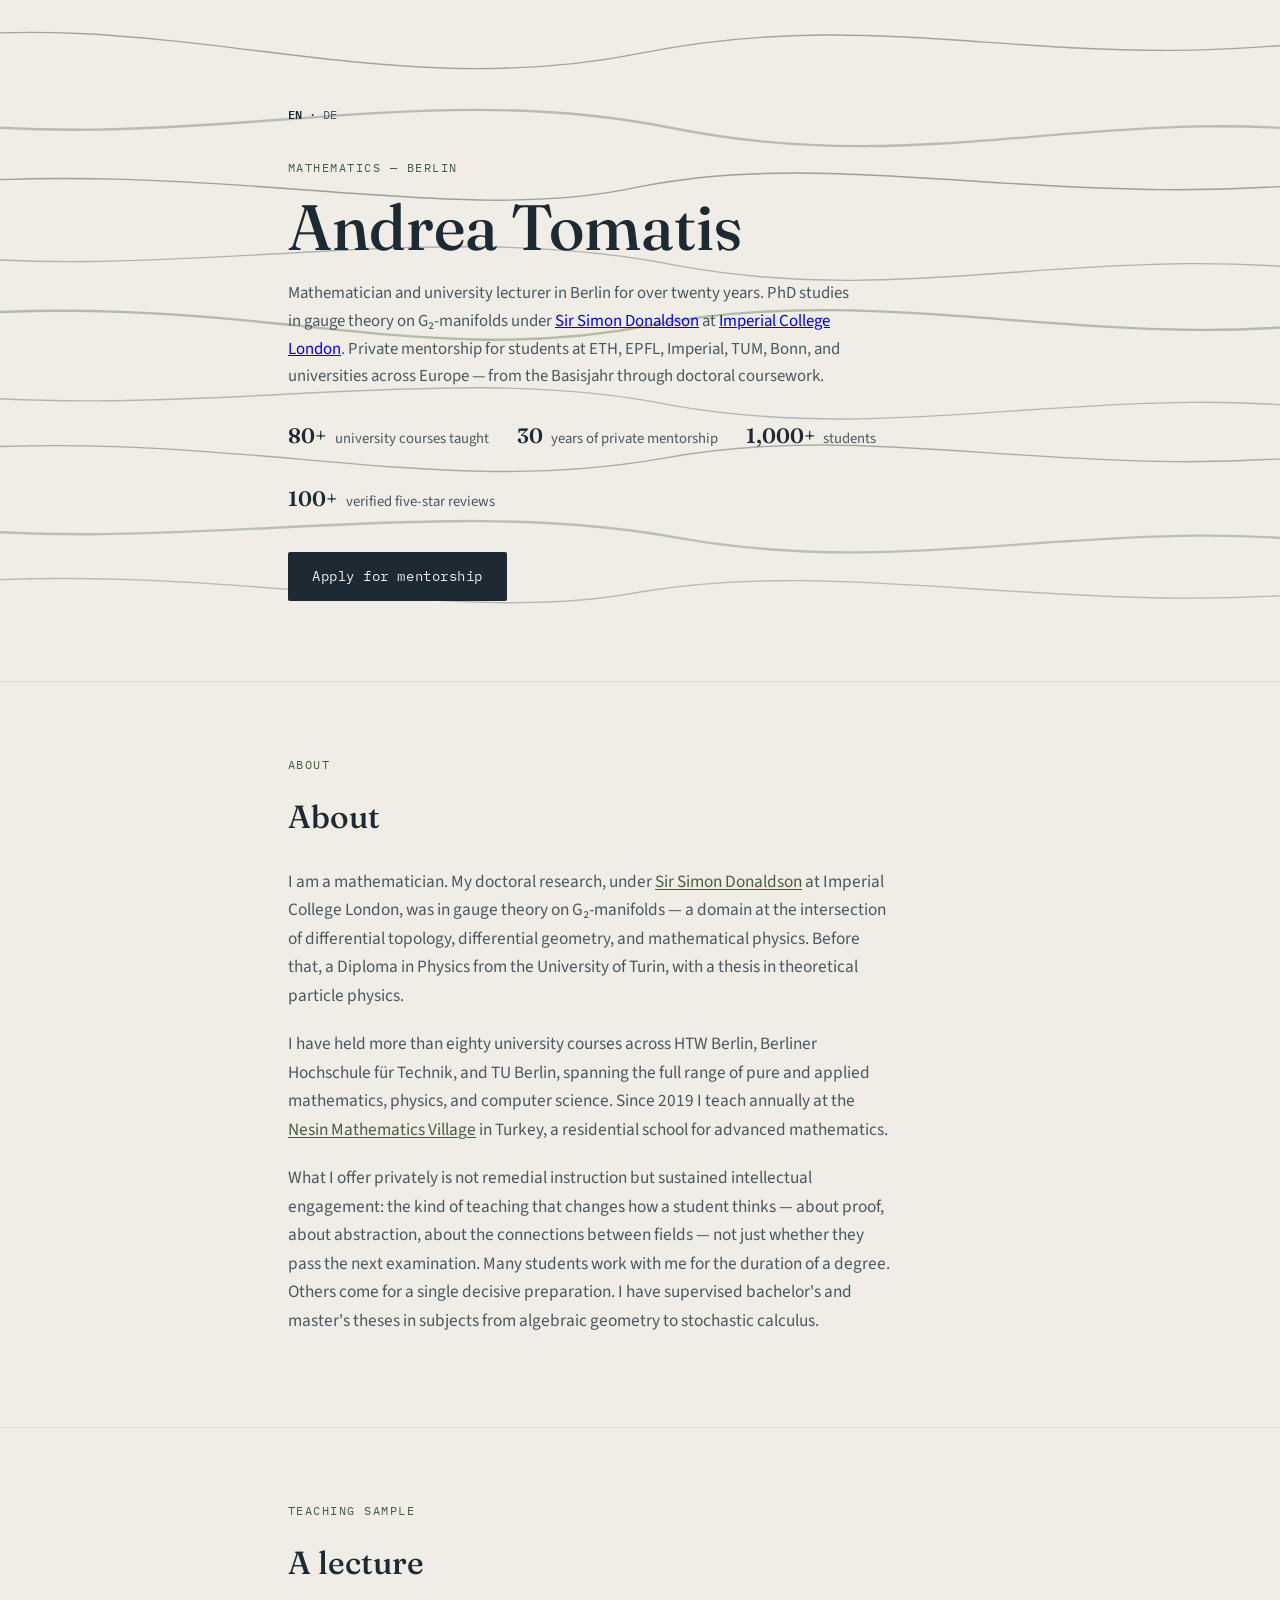
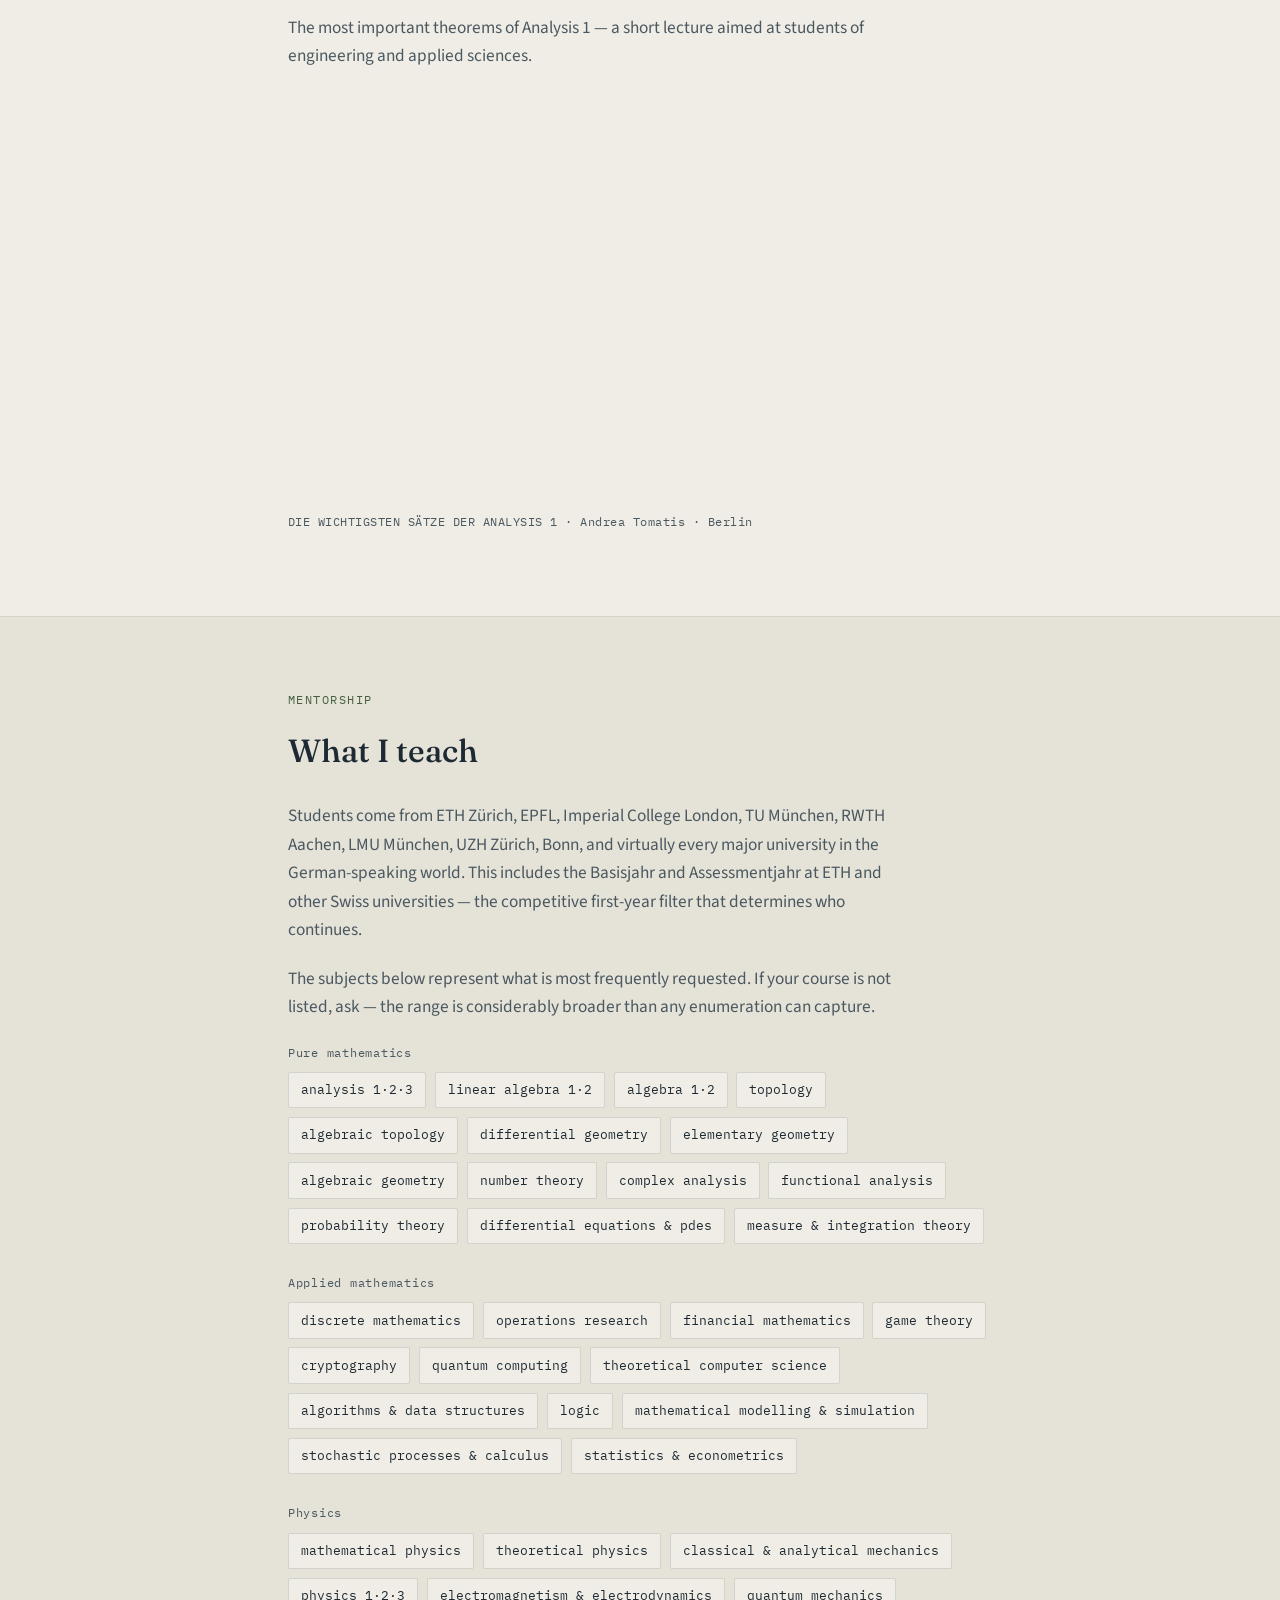
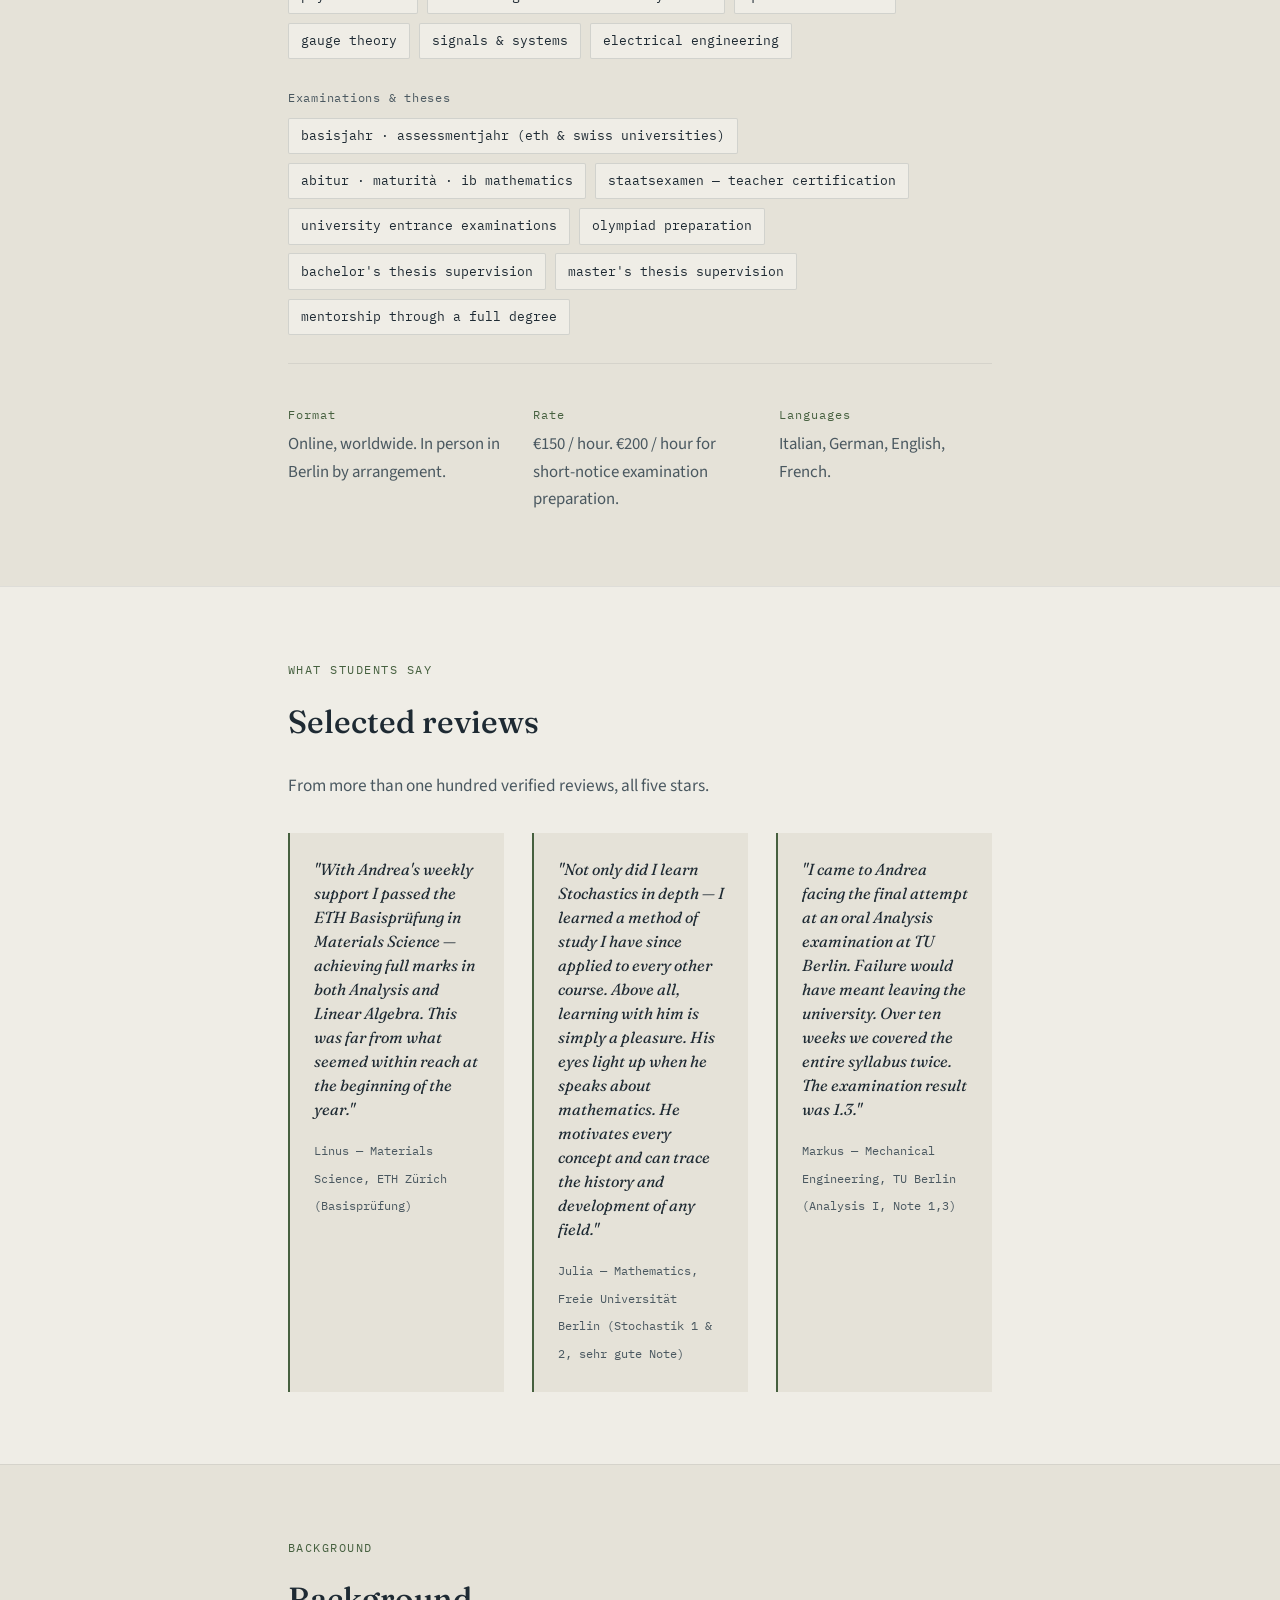
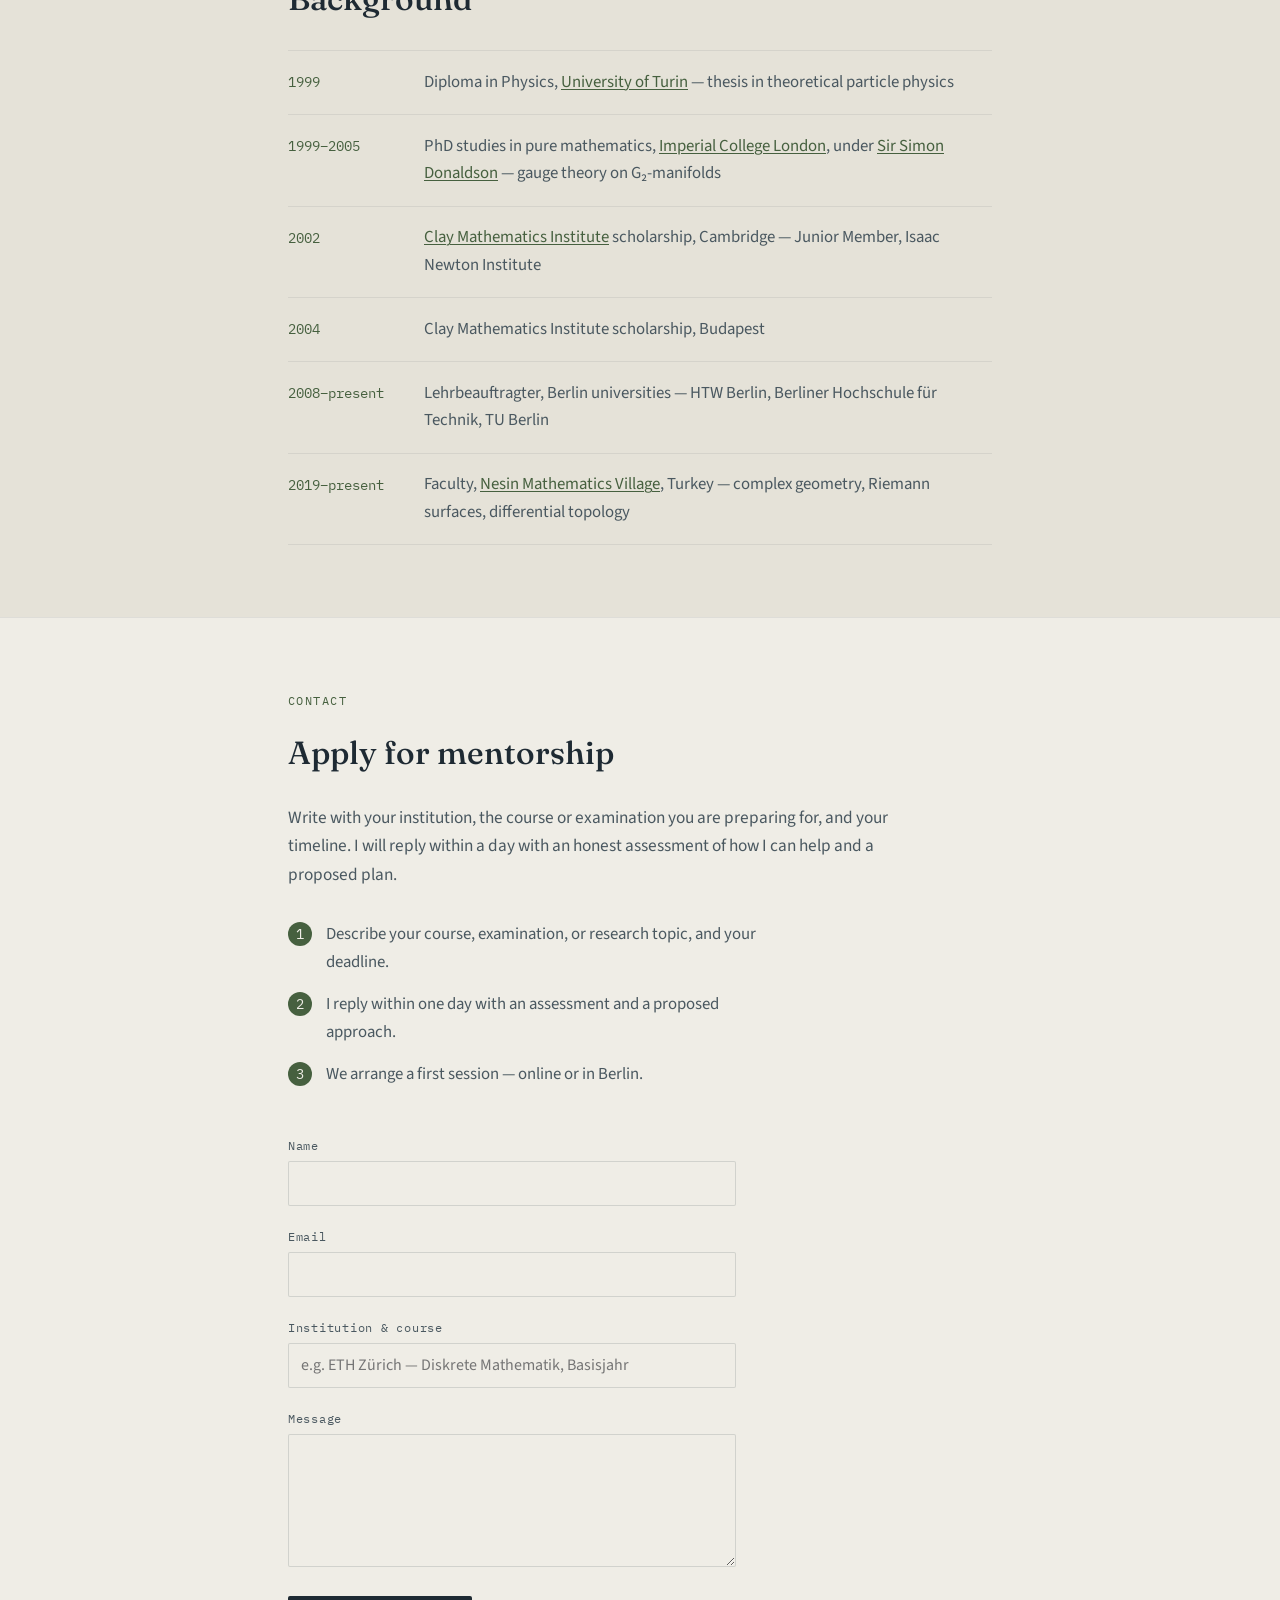
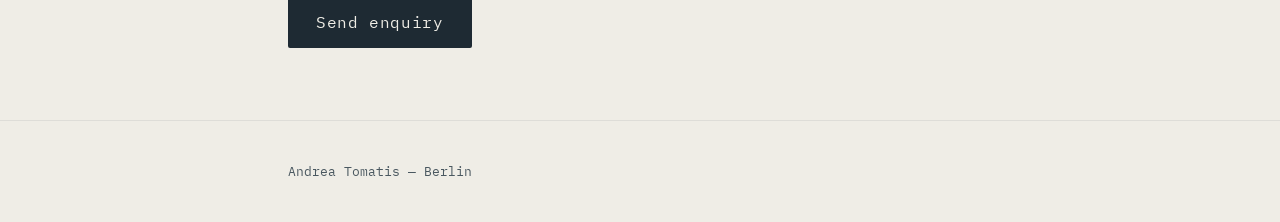
==== index.html @ 920f3723 "Add files via upload" ====
<!DOCTYPE html>
<html lang="en">
<head>
<meta charset="UTF-8">
<meta name="viewport" content="width=device-width, initial-scale=1.0">
<title>Andrea Tomatis — Mathematics Mentorship, Berlin</title>
<meta name="description" content="Andrea Tomatis — mathematician and university lecturer in Berlin. PhD studies under Sir Simon Donaldson, Imperial College London. Private mentorship in mathematics and physics: Basisjahr and Assessmentjahr at ETH and Swiss universities, university-level pure and applied mathematics, thesis supervision. Students from ETH, EPFL, TUM, Imperial, Bonn and beyond.">
<link rel="canonical" href="https://andreatomatis.github.io/">
<link rel="alternate" hreflang="en" href="https://andreatomatis.github.io/">
<link rel="alternate" hreflang="de" href="https://andreatomatis.github.io/de.html">
<link rel="alternate" hreflang="x-default" href="https://andreatomatis.github.io/">
<meta property="og:type" content="profile">
<meta property="og:title" content="Andrea Tomatis — Mathematics Mentorship, Berlin">
<meta property="og:description" content="Mathematician and university lecturer in Berlin. PhD studies under Sir Simon Donaldson. Private mentorship: Basisjahr/Assessmentjahr, pure and applied mathematics, physics, thesis supervision.">
<meta property="og:url" content="https://andreatomatis.github.io/">
<meta property="og:locale" content="en_US">
<meta property="og:locale:alternate" content="de_DE">
<meta name="twitter:card" content="summary">
<meta name="twitter:title" content="Andrea Tomatis — Mathematics Mentorship, Berlin">
<meta name="twitter:description" content="Mathematician and university lecturer in Berlin. PhD studies under Sir Simon Donaldson. Private mentorship in mathematics and physics.">
<link rel="preconnect" href="https://fonts.googleapis.com">
<link rel="preconnect" href="https://fonts.gstatic.com" crossorigin>
<link href="https://fonts.googleapis.com/css2?family=Fraunces:opsz,wght@9..144,300;9..144,400;9..144,500;9..144,600&family=Source+Sans+3:ital,wght@0,400;0,500;0,600;1,400&family=IBM+Plex+Mono:wght@400;500&display=swap" rel="stylesheet">
<link rel="stylesheet" href="style.css">
<script type="application/ld+json">
{
  "@context": "https://schema.org",
  "@type": "Person",
  "name": "Andrea Tomatis",
  "jobTitle": ["University Lecturer", "Mathematics Mentor"],
  "description": "Mathematician and university lecturer in Berlin. PhD studies in gauge theory on G2-manifolds under Sir Simon Donaldson, Imperial College London. Thirty years of private mentorship in mathematics and physics.",
  "url": "https://andreatomatis.github.io/",
  "address": {
    "@type": "PostalAddress",
    "addressLocality": "Berlin",
    "addressCountry": "DE"
  },
  "alumniOf": [
    { "@type": "CollegeOrUniversity", "name": "Imperial College London" },
    { "@type": "CollegeOrUniversity", "name": "University of Turin" }
  ],
  "knowsLanguage": ["Italian", "German", "English", "French"]
}
</script>
</head>
<body>

<svg class="contour-bg" viewBox="0 0 1200 700" preserveAspectRatio="xMidYMid slice" aria-hidden="true">
  <path class="contour c1" d="M-100,90 C150,50 350,150 600,100 C850,50 1000,130 1300,80" />
  <path class="contour c2 idx" d="M-100,160 C180,200 380,120 630,170 C880,220 1040,140 1300,180" />
  <path class="contour c3" d="M-100,225 C200,195 420,265 600,225 C800,185 1010,255 1300,215" />
  <path class="contour c4" d="M-100,285 C160,320 400,250 640,300 C870,340 1030,270 1300,310" />
  <path class="contour c5 idx" d="M-100,350 C220,315 380,400 610,355 C840,310 1050,390 1300,345" />
  <path class="contour c6" d="M-100,415 C170,450 410,385 630,430 C860,470 1040,400 1300,440" />
  <path class="contour c7" d="M-100,475 C210,445 390,520 620,480 C830,440 1020,510 1300,470" />
  <path class="contour c8 idx" d="M-100,540 C160,575 400,510 640,555 C870,595 1050,525 1300,565" />
  <path class="contour c9" d="M-100,600 C200,570 420,640 600,605 C810,570 1010,635 1300,600" />
</svg>

<header class="hero">
  <div class="wrap">
    <p class="lang-switch"><a class="active" href="index.html">EN</a> · <a href="de.html">DE</a></p>
    <p class="eyebrow">MATHEMATICS — BERLIN</p>
    <h1>Andrea Tomatis</h1>
    <p class="hero-sub">Mathematician and university lecturer in Berlin for over twenty years. PhD studies in gauge theory on G₂-manifolds under <a href="https://en.wikipedia.org/wiki/Simon_Donaldson">Sir Simon Donaldson</a> at <a href="https://en.wikipedia.org/wiki/Imperial_College_London">Imperial College London</a>. Private mentorship for students at ETH, EPFL, Imperial, TUM, Bonn, and universities across Europe — from the Basisjahr through doctoral coursework.</p>
    <ul class="stat-row">
      <li><span class="stat-num">80+</span> university courses taught</li>
      <li><span class="stat-num">30</span> years of private mentorship</li>
      <li><span class="stat-num">1,000+</span> students</li>
      <li><span class="stat-num">100+</span> verified five-star reviews</li>
    </ul>
    <a class="cta" href="#contact">Apply for mentorship</a>
  </div>
</header>

<main>

  <section id="about" class="section">
    <div class="wrap">
      <p class="eyebrow">ABOUT</p>
      <h2>About</h2>
      <p class="lede">I am a mathematician. My doctoral research, under <a href="https://en.wikipedia.org/wiki/Simon_Donaldson">Sir Simon Donaldson</a> at Imperial College London, was in gauge theory on G₂-manifolds — a domain at the intersection of differential topology, differential geometry, and mathematical physics. Before that, a Diploma in Physics from the University of Turin, with a thesis in theoretical particle physics.</p>
      <p class="lede">I have held more than eighty university courses across HTW Berlin, Berliner Hochschule für Technik, and TU Berlin, spanning the full range of pure and applied mathematics, physics, and computer science. Since 2019 I teach annually at the <a href="https://www.nesinkoyleri.org/en/">Nesin Mathematics Village</a> in Turkey, a residential school for advanced mathematics.</p>
      <p class="lede">What I offer privately is not remedial instruction but sustained intellectual engagement: the kind of teaching that changes how a student thinks — about proof, about abstraction, about the connections between fields — not just whether they pass the next examination. Many students work with me for the duration of a degree. Others come for a single decisive preparation. I have supervised bachelor's and master's theses in subjects from algebraic geometry to stochastic calculus.</p>
    </div>
  </section>

  <section id="video" class="section">
    <div class="wrap">
      <p class="eyebrow">TEACHING SAMPLE</p>
      <h2>A lecture</h2>
      <p class="lede">The most important theorems of Analysis 1 — a short lecture aimed at students of engineering and applied sciences.</p>
      <div class="video-wrap">
        <iframe
          src="https://www.youtube.com/embed/WRdtG8HxaZo"
          title="Die wichtigsten Sätze der Analysis 1 — Andrea Tomatis"
          allow="accelerometer; autoplay; clipboard-write; encrypted-media; gyroscope; picture-in-picture"
          allowfullscreen
          loading="lazy">
        </iframe>
      </div>
      <p class="video-caption">DIE WICHTIGSTEN SÄTZE DER ANALYSIS 1 · Andrea Tomatis · Berlin</p>
    </div>
  </section>

  <section id="teaching" class="section alt">
    <div class="wrap">
      <p class="eyebrow">MENTORSHIP</p>
      <h2>What I teach</h2>

      <p class="lede">Students come from ETH Zürich, EPFL, Imperial College London, TU München, RWTH Aachen, LMU München, UZH Zürich, Bonn, and virtually every major university in the German-speaking world. This includes the Basisjahr and Assessmentjahr at ETH and other Swiss universities — the competitive first-year filter that determines who continues.</p>

      <p class="lede">The subjects below represent what is most frequently requested. If your course is not listed, ask — the range is considerably broader than any enumeration can capture.</p>

      <div class="subject-group">
        <p class="group-label">Pure mathematics</p>
        <ul class="subject-grid">
          <li><span class="tag">analysis 1·2·3</span></li>
          <li><span class="tag">linear algebra 1·2</span></li>
          <li><span class="tag">algebra 1·2</span></li>
          <li><span class="tag">topology</span></li>
          <li><span class="tag">algebraic topology</span></li>
          <li><span class="tag">differential geometry</span></li>
          <li><span class="tag">elementary geometry</span></li>
          <li><span class="tag">algebraic geometry</span></li>
          <li><span class="tag">number theory</span></li>
          <li><span class="tag">complex analysis</span></li>
          <li><span class="tag">functional analysis</span></li>
          <li><span class="tag">probability theory</span></li>
          <li><span class="tag">differential equations & pdes</span></li>
          <li><span class="tag">measure & integration theory</span></li>
        </ul>
      </div>

      <div class="subject-group">
        <p class="group-label">Applied mathematics</p>
        <ul class="subject-grid">
          <li><span class="tag">discrete mathematics</span></li>
          <li><span class="tag">operations research</span></li>
          <li><span class="tag">financial mathematics</span></li>
          <li><span class="tag">game theory</span></li>
          <li><span class="tag">cryptography</span></li>
          <li><span class="tag">quantum computing</span></li>
          <li><span class="tag">theoretical computer science</span></li>
          <li><span class="tag">algorithms & data structures</span></li>
          <li><span class="tag">logic</span></li>
          <li><span class="tag">mathematical modelling & simulation</span></li>
          <li><span class="tag">stochastic processes & calculus</span></li>
          <li><span class="tag">statistics & econometrics</span></li>
        </ul>
      </div>

      <div class="subject-group">
        <p class="group-label">Physics</p>
        <ul class="subject-grid">
          <li><span class="tag">mathematical physics</span></li>
          <li><span class="tag">theoretical physics</span></li>
          <li><span class="tag">classical & analytical mechanics</span></li>
          <li><span class="tag">physics 1·2·3</span></li>
          <li><span class="tag">electromagnetism & electrodynamics</span></li>
          <li><span class="tag">quantum mechanics</span></li>
          <li><span class="tag">gauge theory</span></li>
          <li><span class="tag">signals & systems</span></li>
          <li><span class="tag">electrical engineering</span></li>
        </ul>
      </div>

      <div class="subject-group">
        <p class="group-label">Examinations & theses</p>
        <ul class="subject-grid">
          <li><span class="tag">basisjahr · assessmentjahr (eth & swiss universities)</span></li>
          <li><span class="tag">abitur · maturità · ib mathematics</span></li>
          <li><span class="tag">staatsexamen — teacher certification</span></li>
          <li><span class="tag">university entrance examinations</span></li>
          <li><span class="tag">olympiad preparation</span></li>
          <li><span class="tag">bachelor's thesis supervision</span></li>
          <li><span class="tag">master's thesis supervision</span></li>
          <li><span class="tag">mentorship through a full degree</span></li>
        </ul>
      </div>

      <div class="teaching-details">
        <div class="detail">
          <p class="detail-label">Format</p>
          <p>Online, worldwide. In person in Berlin by arrangement.</p>
        </div>
        <div class="detail">
          <p class="detail-label">Rate</p>
          <p>€150 / hour. €200 / hour for short-notice examination preparation.</p>
        </div>
        <div class="detail">
          <p class="detail-label">Languages</p>
          <p>Italian, German, English, French.</p>
        </div>
      </div>
    </div>
  </section>

  <section id="testimonials" class="section">
    <div class="wrap">
      <p class="eyebrow">WHAT STUDENTS SAY</p>
      <h2>Selected reviews</h2>
      <p class="lede">From more than one hundred verified reviews, all five stars.</p>

      <div class="testimonial-grid">
        <blockquote class="testimonial">
          <p>"With Andrea's weekly support I passed the ETH Basisprüfung in Materials Science — achieving full marks in both Analysis and Linear Algebra. This was far from what seemed within reach at the beginning of the year."</p>
          <cite>Linus — Materials Science, ETH Zürich (Basisprüfung)</cite>
        </blockquote>
        <blockquote class="testimonial">
          <p>"Not only did I learn Stochastics in depth — I learned a method of study I have since applied to every other course. Above all, learning with him is simply a pleasure. His eyes light up when he speaks about mathematics. He motivates every concept and can trace the history and development of any field."</p>
          <cite>Julia — Mathematics, Freie Universität Berlin (Stochastik 1 &amp; 2, sehr gute Note)</cite>
        </blockquote>
        <blockquote class="testimonial">
          <p>"I came to Andrea facing the final attempt at an oral Analysis examination at TU Berlin. Failure would have meant leaving the university. Over ten weeks we covered the entire syllabus twice. The examination result was 1.3."</p>
          <cite>Markus — Mechanical Engineering, TU Berlin (Analysis I, Note 1,3)</cite>
        </blockquote>
      </div>
    </div>
  </section>

  <section id="background" class="section alt">
    <div class="wrap">
      <p class="eyebrow">BACKGROUND</p>
      <h2>Background</h2>
      <ol class="timeline">
        <li>
          <span class="year">1999</span>
          <span class="event">Diploma in Physics, <a href="https://en.wikipedia.org/wiki/University_of_Turin">University of Turin</a> — thesis in theoretical particle physics</span>
        </li>
        <li>
          <span class="year">1999–2005</span>
          <span class="event">PhD studies in pure mathematics, <a href="https://en.wikipedia.org/wiki/Imperial_College_London">Imperial College London</a>, under <a href="https://en.wikipedia.org/wiki/Simon_Donaldson">Sir Simon Donaldson</a> — gauge theory on G₂-manifolds</span>
        </li>
        <li>
          <span class="year">2002</span>
          <span class="event"><a href="https://en.wikipedia.org/wiki/Clay_Mathematics_Institute">Clay Mathematics Institute</a> scholarship, Cambridge — Junior Member, Isaac Newton Institute</span>
        </li>
        <li>
          <span class="year">2004</span>
          <span class="event">Clay Mathematics Institute scholarship, Budapest</span>
        </li>
        <li>
          <span class="year">2008–present</span>
          <span class="event">Lehrbeauftragter, Berlin universities — HTW Berlin, Berliner Hochschule für Technik, TU Berlin</span>
        </li>
        <li>
          <span class="year">2019–present</span>
          <span class="event">Faculty, <a href="https://www.nesinkoyleri.org/en/">Nesin Mathematics Village</a>, Turkey — complex geometry, Riemann surfaces, differential topology</span>
        </li>
      </ol>
    </div>
  </section>

  <section id="contact" class="section">
    <div class="wrap">
      <p class="eyebrow">CONTACT</p>
      <h2>Apply for mentorship</h2>
      <p class="lede">Write with your institution, the course or examination you are preparing for, and your timeline. I will reply within a day with an honest assessment of how I can help and a proposed plan.</p>

      <ol class="how-it-works">
        <li><span class="step-num">1</span> Describe your course, examination, or research topic, and your deadline.</li>
        <li><span class="step-num">2</span> I reply within one day with an assessment and a proposed approach.</li>
        <li><span class="step-num">3</span> We arrange a first session — online or in Berlin.</li>
      </ol>

      <form class="contact-form" action="https://formsubmit.co/andrea.tomatis@gmail.com" method="POST">
        <input type="hidden" name="_subject" value="Mentorship enquiry">
        <input type="hidden" name="_template" value="table">
        <input type="hidden" name="_captcha" value="false">
        <input type="text" name="_honey" style="display:none">

        <label for="name">Name</label>
        <input type="text" id="name" name="Name" required>

        <label for="email">Email</label>
        <input type="email" id="email" name="Email" required>

        <label for="subject">Institution &amp; course</label>
        <input type="text" id="subject" name="Institution and course" placeholder="e.g. ETH Zürich — Diskrete Mathematik, Basisjahr">

        <label for="message">Message</label>
        <textarea id="message" name="Message" rows="5" required></textarea>

        <button type="submit" class="cta cta-large">Send enquiry</button>
      </form>
    </div>
  </section>

</main>

<footer class="footer">
  <div class="wrap">
    <p>Andrea Tomatis — Berlin</p>
  </div>
</footer>

</body>
</html>
---- style.css ----
:root {
  --bg: #EFEDE6;
  --bg-alt: #E5E2D8;
  --ink: #1E2A33;
  --ink-soft: #4A5860;
  --accent: #5B7A5E;
  --accent-deep: #46603F;
  --line: rgba(30, 42, 51, 0.14);
  --line-soft: rgba(30, 42, 51, 0.08);

  --font-display: "Fraunces", serif;
  --font-body: "Source Sans 3", sans-serif;
  --font-mono: "IBM Plex Mono", monospace;
}

* {
  box-sizing: border-box;
}

html {
  scroll-behavior: smooth;
}

@media (prefers-reduced-motion: reduce) {
  html {
    scroll-behavior: auto;
  }
}

body {
  margin: 0;
  background: var(--bg);
  color: var(--ink);
  font-family: var(--font-body);
  font-size: 1.05rem;
  line-height: 1.65;
  -webkit-font-smoothing: antialiased;
}

.wrap {
  max-width: 760px;
  margin: 0 auto;
  padding: 0 1.75rem;
}

/* ---- Contour background signature ---- */

.contour-bg {
  position: absolute;
  top: 0;
  left: 0;
  width: 100%;
  height: 640px;
  z-index: 0;
  pointer-events: none;
}

.contour {
  fill: none;
  stroke: var(--ink);
  stroke-width: 1.3;
}

.contour.idx {
  stroke-width: 2.2;
  stroke: var(--accent-deep);
}

.c1 { opacity: 0.38; animation: drift 46s linear infinite; }
.c2 { opacity: 0.34; animation: drift 60s linear infinite reverse; }
.c3 { opacity: 0.40; animation: drift 38s linear infinite; }
.c4 { opacity: 0.30; animation: drift 54s linear infinite reverse; }
.c5 { opacity: 0.36; animation: drift 42s linear infinite; }
.c6 { opacity: 0.28; animation: drift 50s linear infinite reverse; }
.c7 { opacity: 0.34; animation: drift 36s linear infinite; }
.c8 { opacity: 0.32; animation: drift 58s linear infinite reverse; }
.c9 { opacity: 0.26; animation: drift 44s linear infinite; }

@keyframes drift {
  from { transform: translateX(0); }
  to   { transform: translateX(-120px); }
}

@media (prefers-reduced-motion: reduce) {
  .contour { animation: none !important; }
}

/* ---- Hero ---- */

.hero {
  position: relative;
  padding: 6.5rem 0 5rem;
  overflow: hidden;
}

.eyebrow {
  font-family: var(--font-mono);
  font-size: 0.78rem;
  letter-spacing: 0.12em;
  color: var(--accent-deep);
  margin: 0 0 1rem;
  position: relative;
  z-index: 1;
}

.hero h1 {
  font-family: var(--font-display);
  font-weight: 500;
  font-size: clamp(2.6rem, 6vw, 4rem);
  margin: 0 0 1.25rem;
  line-height: 1.05;
  position: relative;
  z-index: 1;
}

.hook {
  font-family: var(--font-display);
  font-weight: 500;
  font-size: clamp(1.25rem, 2.6vw, 1.5rem);
  color: var(--ink);
  max-width: 34rem;
  margin: 0 0 1.5rem;
  line-height: 1.4;
  position: relative;
  z-index: 1;
}

.hero-sub {
  font-size: 1.05rem;
  color: var(--ink-soft);
  max-width: 36rem;
  margin: 0 0 1.75rem;
  position: relative;
  z-index: 1;
}

.stat-row {
  list-style: none;
  display: flex;
  flex-wrap: wrap;
  gap: 1.75rem;
  padding: 0;
  margin: 0 0 2.25rem;
  position: relative;
  z-index: 1;
  font-size: 0.92rem;
  color: var(--ink-soft);
}

.stat-num {
  font-family: var(--font-display);
  font-weight: 600;
  font-size: 1.3rem;
  color: var(--ink);
  margin-right: 0.3rem;
}

.cta {
  display: inline-block;
  font-family: var(--font-mono);
  font-size: 0.85rem;
  letter-spacing: 0.04em;
  text-decoration: none;
  color: var(--bg);
  background: var(--ink);
  padding: 0.85rem 1.5rem;
  border-radius: 2px;
  position: relative;
  z-index: 1;
  transition: background 0.2s ease;
}

.cta:hover,
.cta:focus-visible {
  background: var(--accent-deep);
}

.cta:focus-visible {
  outline: 2px solid var(--accent);
  outline-offset: 3px;
}

.cta-large {
  font-size: 1rem;
  padding: 1rem 1.75rem;
}

/* ---- Sections ---- */

.section {
  padding: 4.5rem 0;
  border-top: 1px solid var(--line-soft);
}

.section.alt {
  background: var(--bg-alt);
}

.section h2 {
  font-family: var(--font-display);
  font-weight: 500;
  font-size: 2rem;
  margin: 0 0 1.5rem;
}

.lede {
  font-size: 1.08rem;
  color: var(--ink-soft);
  max-width: 38rem;
  margin: 0 0 1.25rem;
}

.lede.beyond {
  font-size: 0.95rem;
  font-style: italic;
  margin-top: -0.5rem;
}

/* ---- Subject grid ---- */

.subject-grid {
  list-style: none;
  display: flex;
  flex-wrap: wrap;
  gap: 0.6rem;
  padding: 0;
  margin: 0 0 2.5rem;
}

.tag {
  font-family: var(--font-mono);
  font-size: 0.85rem;
  color: var(--ink);
  background: var(--bg);
  border: 1px solid var(--line);
  padding: 0.45rem 0.85rem;
  border-radius: 2px;
  display: inline-block;
}

/* ---- Subject groups ---- */

.subject-group {
  margin-bottom: 1.75rem;
}

.group-label {
  font-family: var(--font-mono);
  font-size: 0.78rem;
  letter-spacing: 0.06em;
  color: var(--ink-soft);
  margin: 0 0 0.6rem;
}

.subject-grid {
  list-style: none;
  display: flex;
  flex-wrap: wrap;
  gap: 0.55rem;
  padding: 0;
  margin: 0;
}

.tag {
  font-family: var(--font-mono);
  font-size: 0.82rem;
  color: var(--ink);
  background: var(--bg);
  border: 1px solid var(--line);
  padding: 0.4rem 0.75rem;
  border-radius: 2px;
  display: inline-block;
}

.teaching-details {
  display: grid;
  grid-template-columns: repeat(3, 1fr);
  gap: 2rem;
  padding-top: 2.5rem;
  margin-top: 0.5rem;
  border-top: 1px solid var(--line-soft);
}

/* ---- How it works ---- */

.how-it-works {
  list-style: none;
  padding: 0;
  margin: 2rem 0 0;
  max-width: 30rem;
  display: flex;
  flex-direction: column;
  gap: 0.9rem;
}

.how-it-works li {
  display: flex;
  align-items: baseline;
  gap: 0.9rem;
  color: var(--ink-soft);
}

.step-num {
  font-family: var(--font-mono);
  font-size: 0.85rem;
  color: var(--bg);
  background: var(--accent-deep);
  width: 1.5rem;
  height: 1.5rem;
  border-radius: 50%;
  display: inline-flex;
  align-items: center;
  justify-content: center;
  flex-shrink: 0;
}

/* ---- Contact form ---- */

.contact-form {
  display: flex;
  flex-direction: column;
  gap: 0.35rem;
  max-width: 28rem;
  margin-top: 2rem;
}

.contact-form label {
  font-family: var(--font-mono);
  font-size: 0.78rem;
  letter-spacing: 0.06em;
  color: var(--ink-soft);
  margin-top: 0.9rem;
}

.contact-form input,
.contact-form textarea {
  font-family: var(--font-body);
  font-size: 1rem;
  color: var(--ink);
  background: var(--bg);
  border: 1px solid var(--line);
  border-radius: 2px;
  padding: 0.65rem 0.75rem;
  resize: vertical;
}

.contact-form input:focus-visible,
.contact-form textarea:focus-visible {
  outline: 2px solid var(--accent);
  outline-offset: 1px;
}

.contact-form button {
  margin-top: 1.5rem;
  border: none;
  cursor: pointer;
  width: fit-content;
}

.form-note {
  font-size: 0.92rem;
  color: var(--ink-soft);
  margin-top: 1.5rem;
}

.form-note a {
  color: var(--accent-deep);
}

.detail-label {
  font-family: var(--font-mono);
  font-size: 0.78rem;
  letter-spacing: 0.08em;
  color: var(--accent-deep);
  margin: 0 0 0.4rem;
}

.detail p:last-child {
  margin: 0;
  color: var(--ink-soft);
}

/* ---- Timeline ---- */

.timeline {
  list-style: none;
  padding: 0;
  margin: 0;
  border-top: 1px solid var(--line-soft);
}

.timeline li {
  display: grid;
  grid-template-columns: 7rem 1fr;
  gap: 1.5rem;
  padding: 1.1rem 0;
  border-bottom: 1px solid var(--line-soft);
}

.timeline .year {
  font-family: var(--font-mono);
  font-size: 0.85rem;
  color: var(--accent-deep);
  padding-top: 0.15rem;
}

.timeline .event {
  color: var(--ink-soft);
}

/* ---- Footer ---- */

.footer {
  padding: 2.5rem 0;
  border-top: 1px solid var(--line-soft);
}

.footer p {
  font-family: var(--font-mono);
  font-size: 0.8rem;
  color: var(--ink-soft);
  margin: 0;
}

/* ---- Responsive ---- */

@media (max-width: 640px) {
  .hero {
    padding: 4.5rem 0 3.5rem;
  }

  .section {
    padding: 3.25rem 0;
  }

  .teaching-details {
    grid-template-columns: 1fr;
    gap: 1.5rem;
  }

  .timeline li {
    grid-template-columns: 1fr;
    gap: 0.35rem;
  }

  .contour-bg {
    height: 420px;
  }
}

.lede a,
.timeline a {
  color: var(--accent-deep);
  text-decoration-thickness: 1px;
  text-underline-offset: 2px;
}

.lede a:hover,
.timeline a:hover {
  color: var(--ink);
}

.lang-switch {
  position: relative;
  z-index: 1;
  font-family: var(--font-mono);
  font-size: 0.78rem;
  margin: 0 0 2rem;
}

.lang-switch a {
  color: var(--ink-soft);
  text-decoration: none;
}

.lang-switch a.active {
  color: var(--ink);
  font-weight: 600;
}

.lang-switch a:hover {
  color: var(--accent-deep);
}

/* ---- Testimonials ---- */

.testimonial-grid {
  display: grid;
  grid-template-columns: repeat(3, 1fr);
  gap: 1.75rem;
  margin-top: 2rem;
}

.testimonial {
  margin: 0;
  padding: 1.5rem;
  background: var(--bg-alt);
  border-left: 2px solid var(--accent-deep);
}

.testimonial p {
  font-family: var(--font-display);
  font-style: italic;
  font-size: 1rem;
  line-height: 1.5;
  color: var(--ink);
  margin: 0 0 1rem;
}

.testimonial cite {
  font-family: var(--font-mono);
  font-style: normal;
  font-size: 0.78rem;
  color: var(--ink-soft);
}

@media (max-width: 768px) {
  .testimonial-grid {
    grid-template-columns: 1fr;
  }
}

/* ---- Video embed ---- */

.video-wrap {
  position: relative;
  padding-bottom: 56.25%; /* 16:9 */
  height: 0;
  overflow: hidden;
  margin-top: 2rem;
  border-radius: 2px;
}

.video-wrap iframe {
  position: absolute;
  top: 0;
  left: 0;
  width: 100%;
  height: 100%;
  border: none;
}

.video-caption {
  font-family: var(--font-mono);
  font-size: 0.78rem;
  color: var(--ink-soft);
  margin-top: 0.75rem;
  letter-spacing: 0.04em;
}
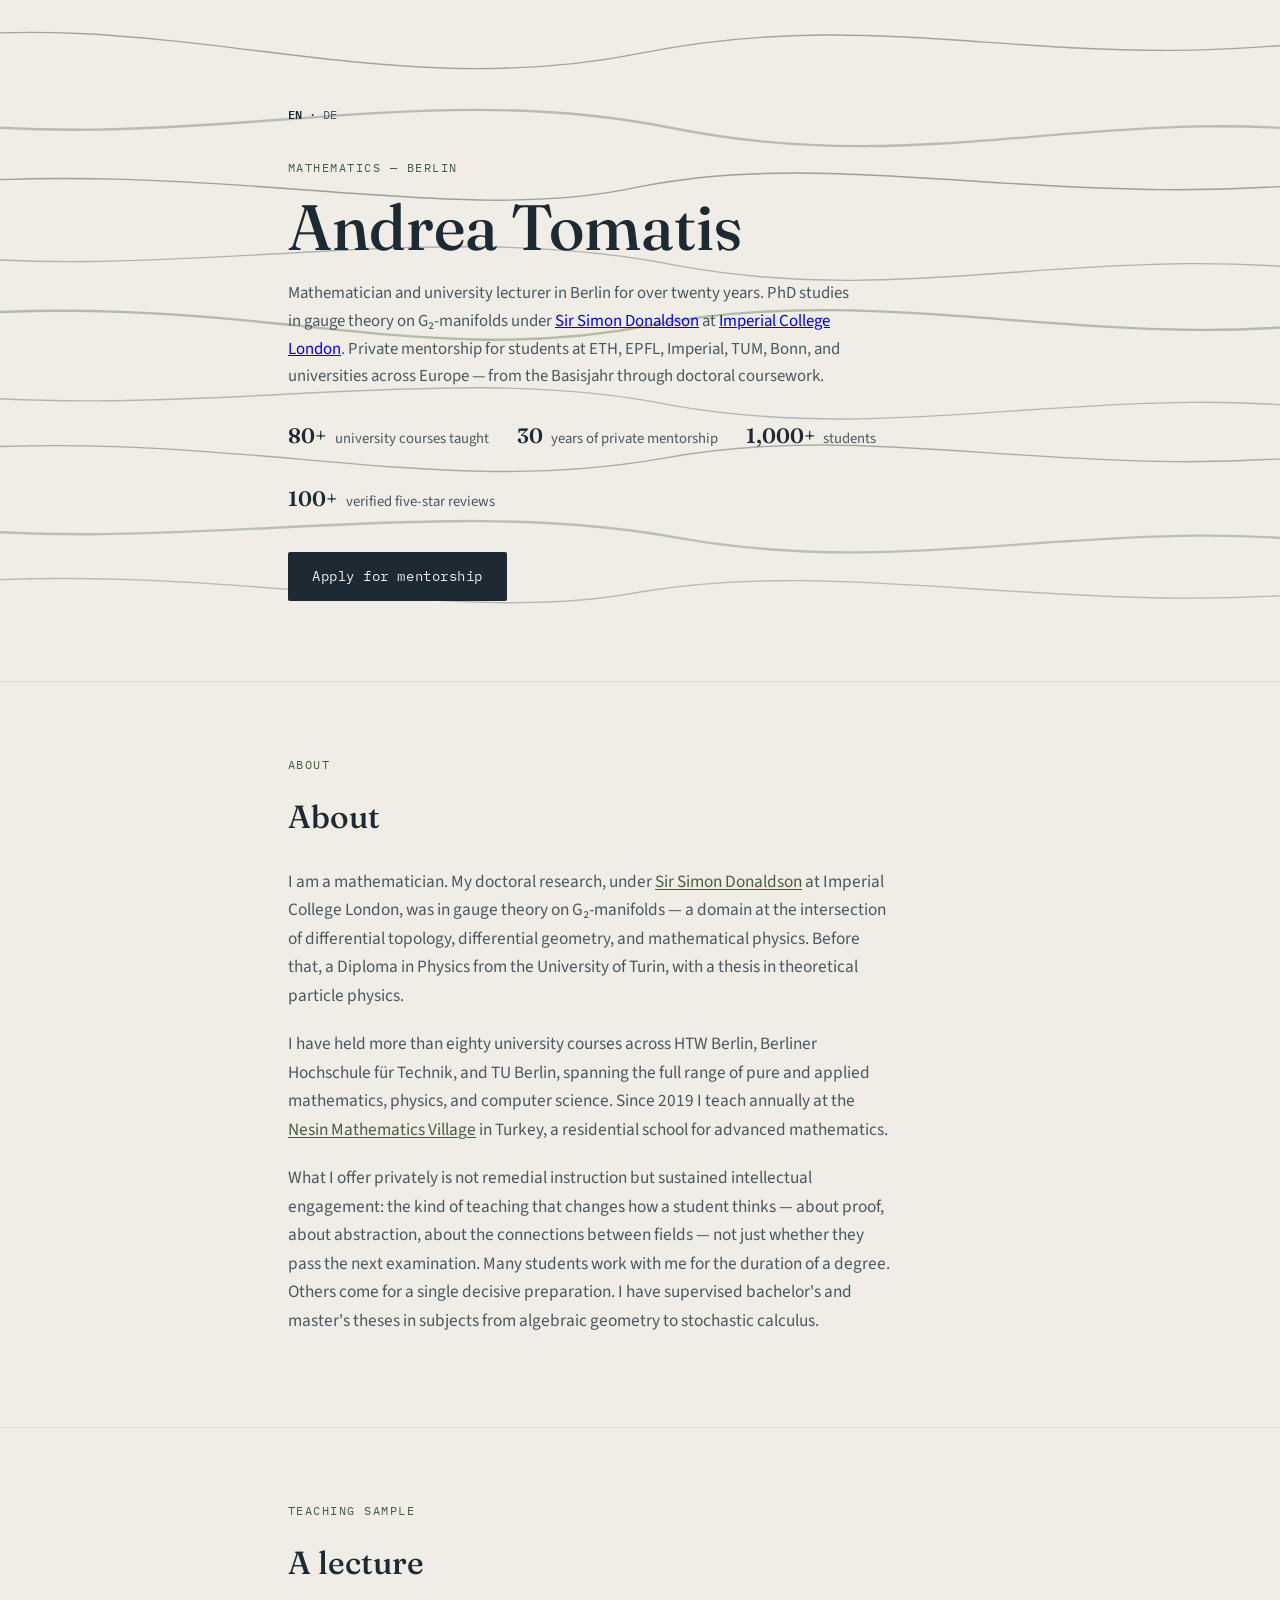
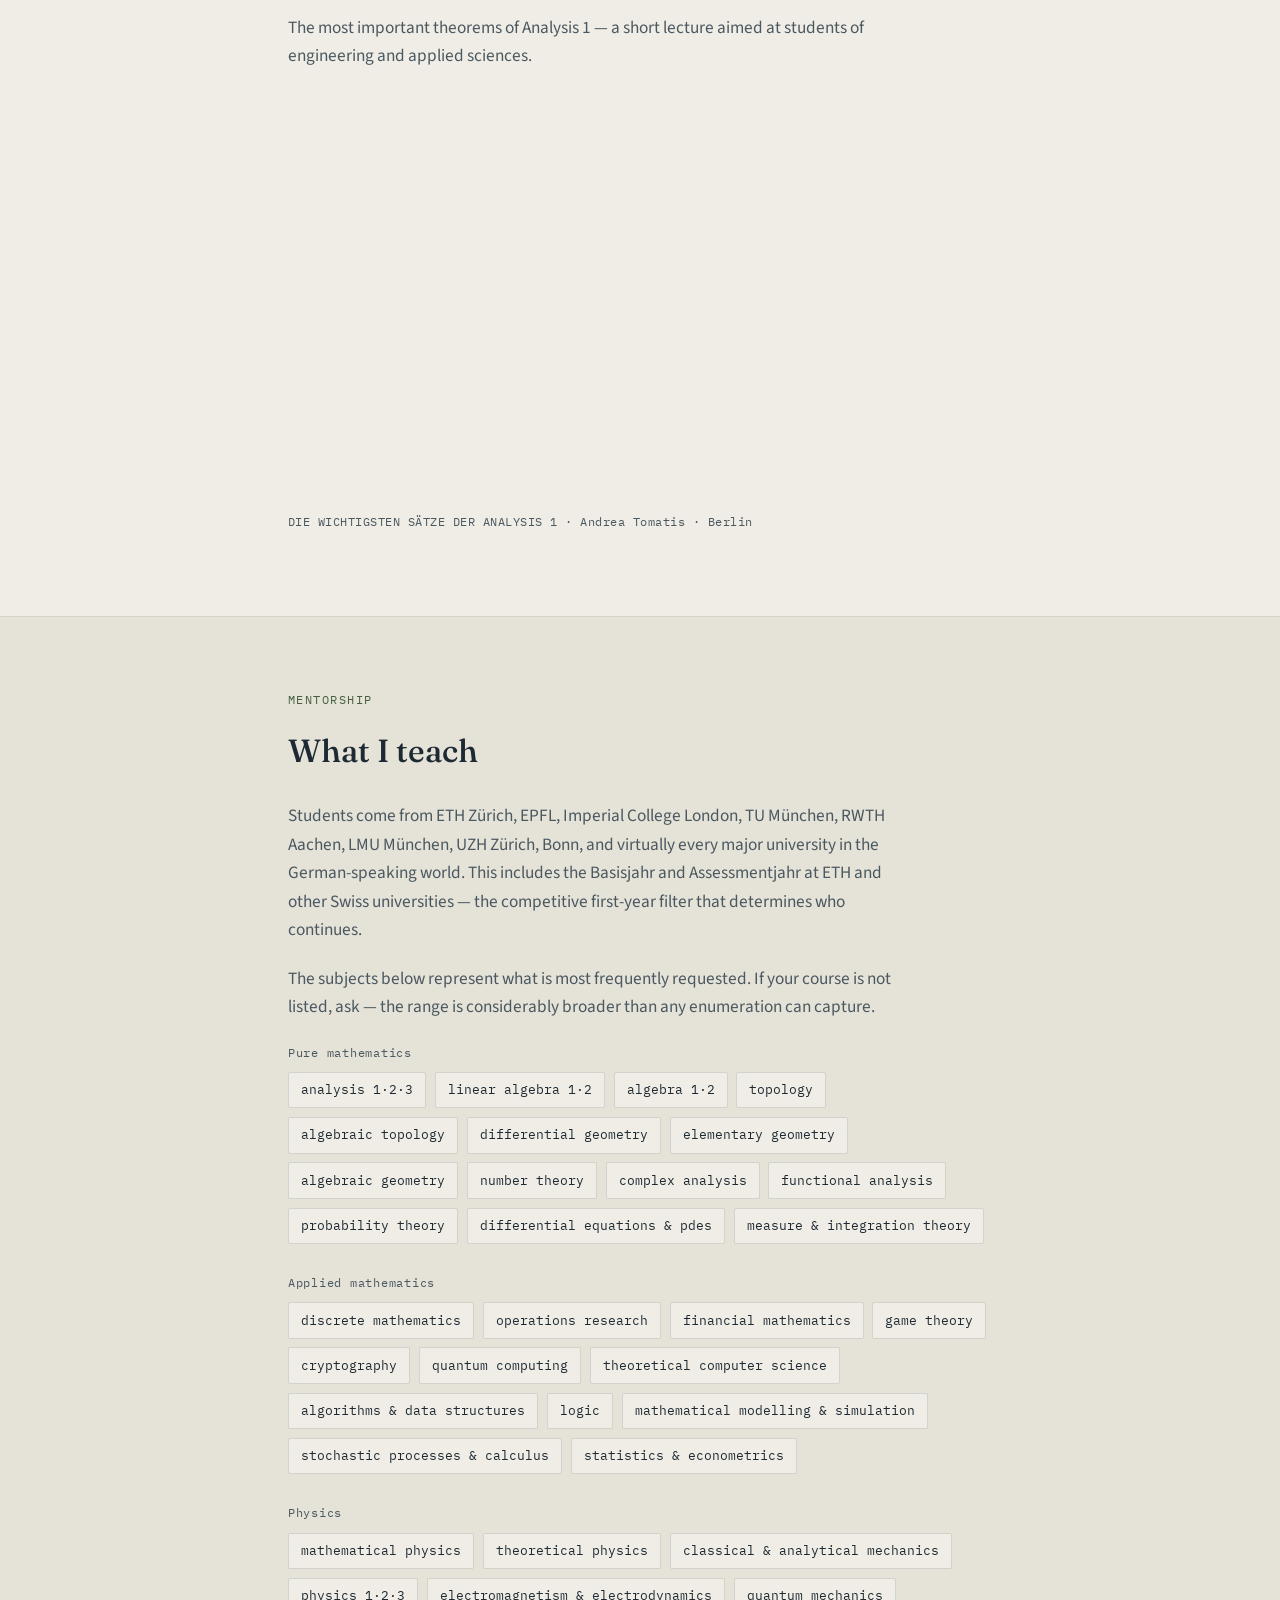
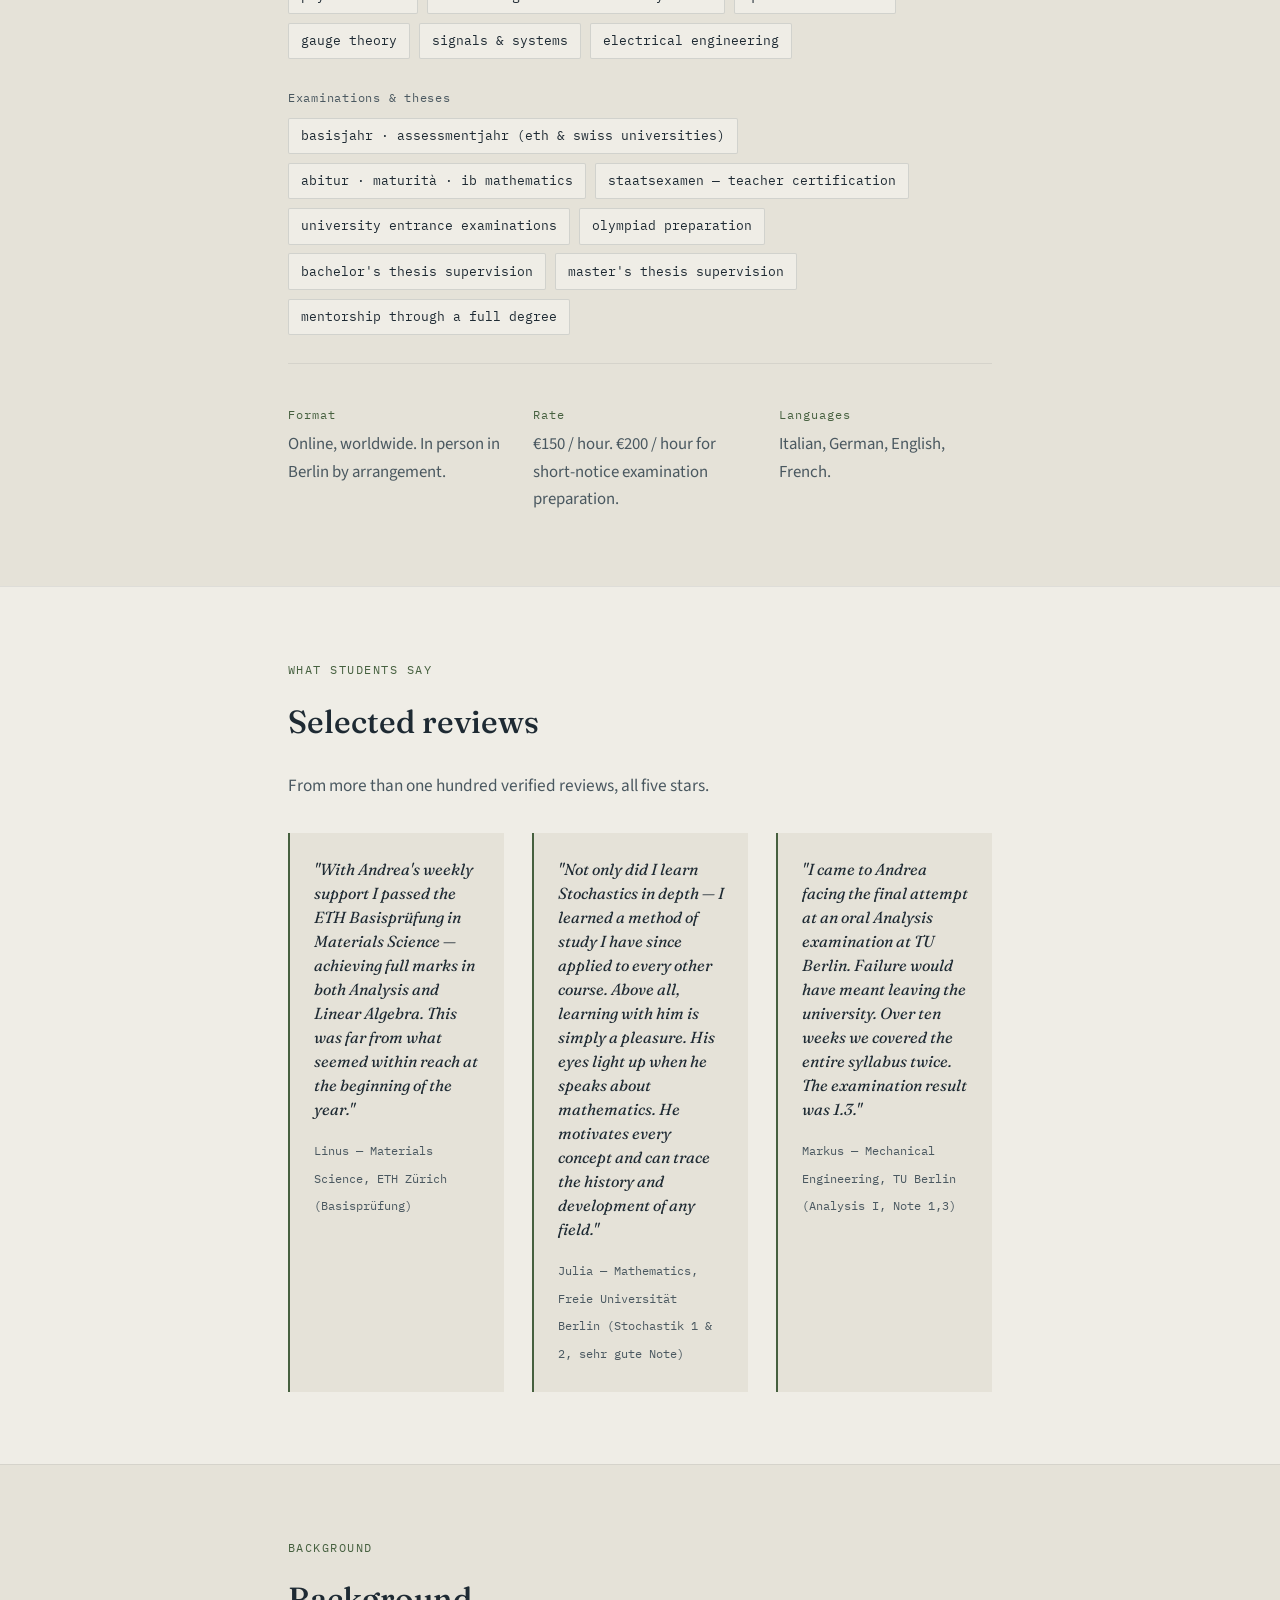
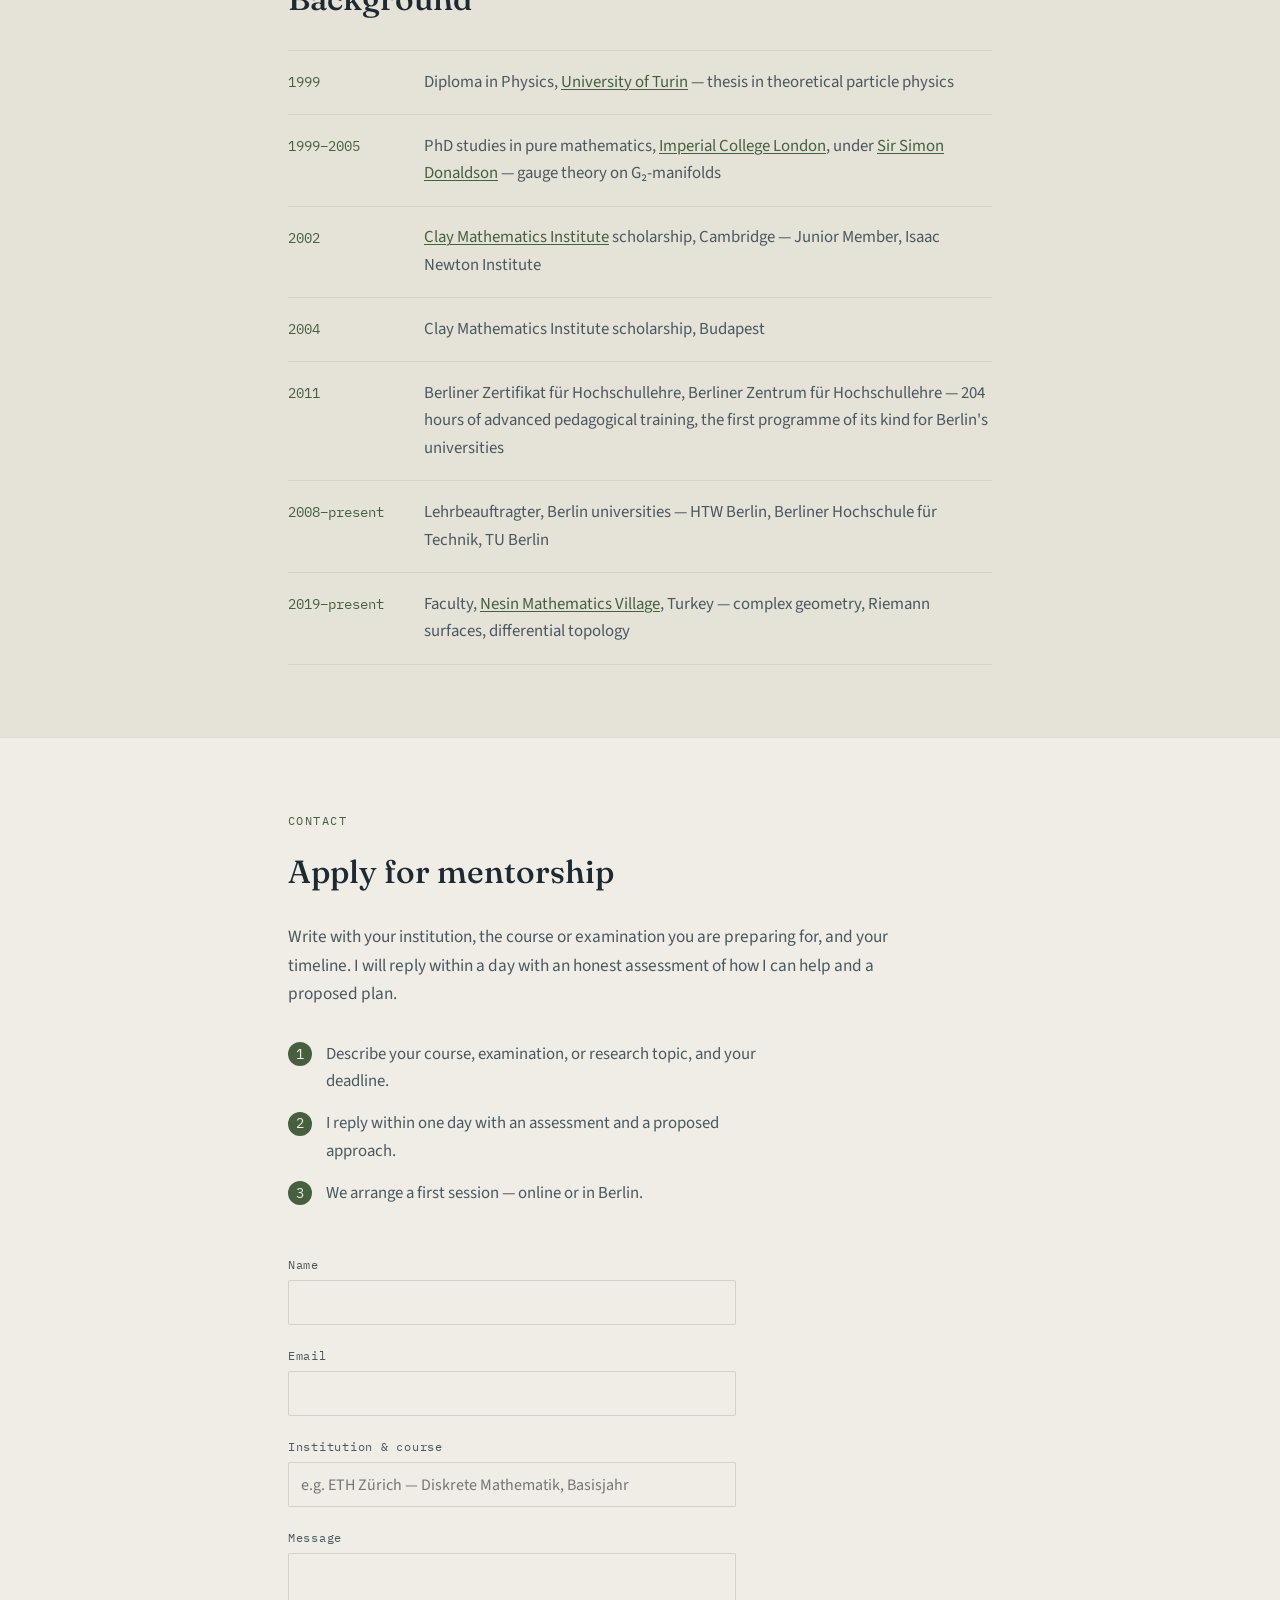
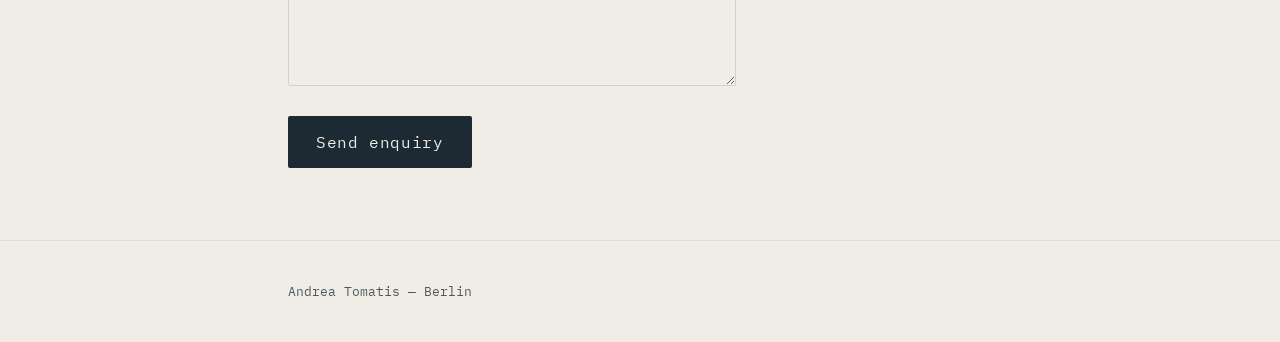
==== commit 7679e516: "Add files via upload" ====
--- a/index.html
+++ b/index.html
@@ -241,6 +241,10 @@
           <span class="event">Clay Mathematics Institute scholarship, Budapest</span>
         </li>
         <li>
+          <span class="year">2011</span>
+          <span class="event">Berliner Zertifikat für Hochschullehre, Berliner Zentrum für Hochschullehre — 204 hours of advanced pedagogical training, the first programme of its kind for Berlin's universities</span>
+        </li>
+        <li>
           <span class="year">2008–present</span>
           <span class="event">Lehrbeauftragter, Berlin universities — HTW Berlin, Berliner Hochschule für Technik, TU Berlin</span>
         </li>
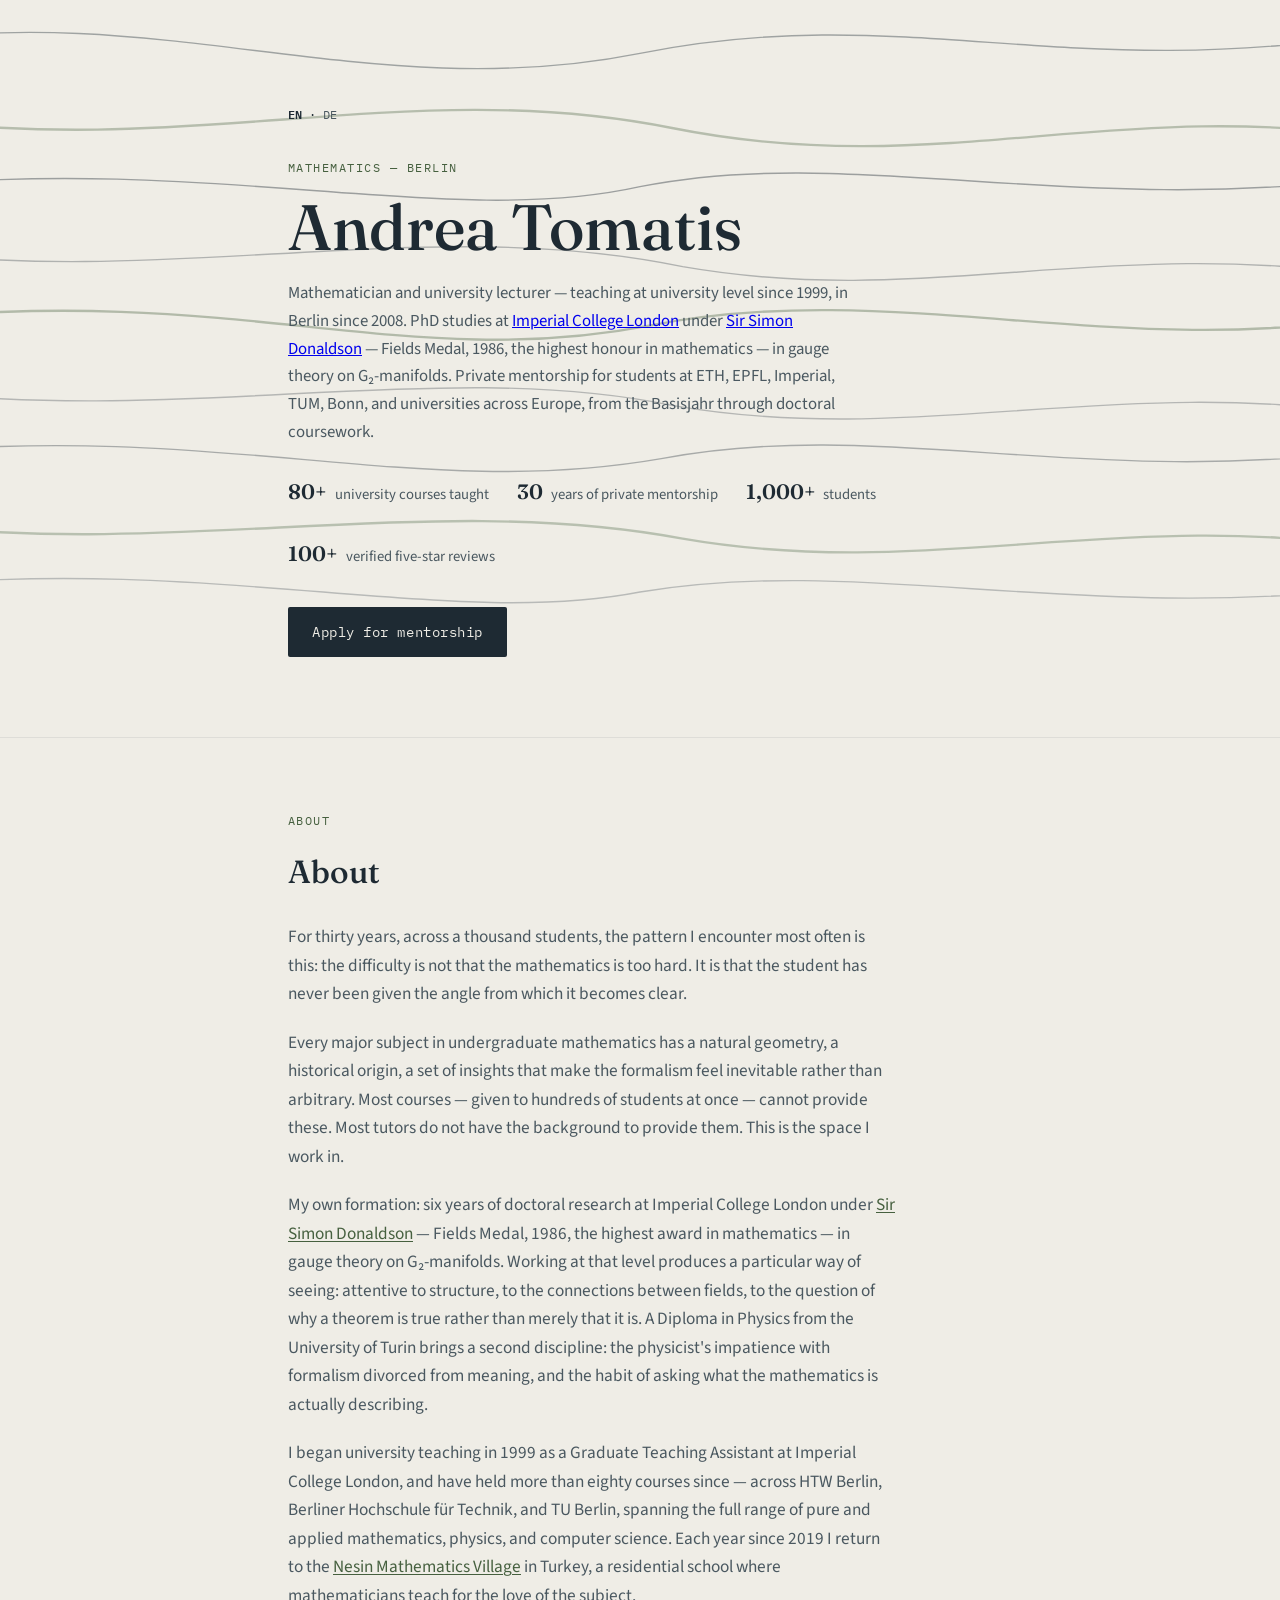
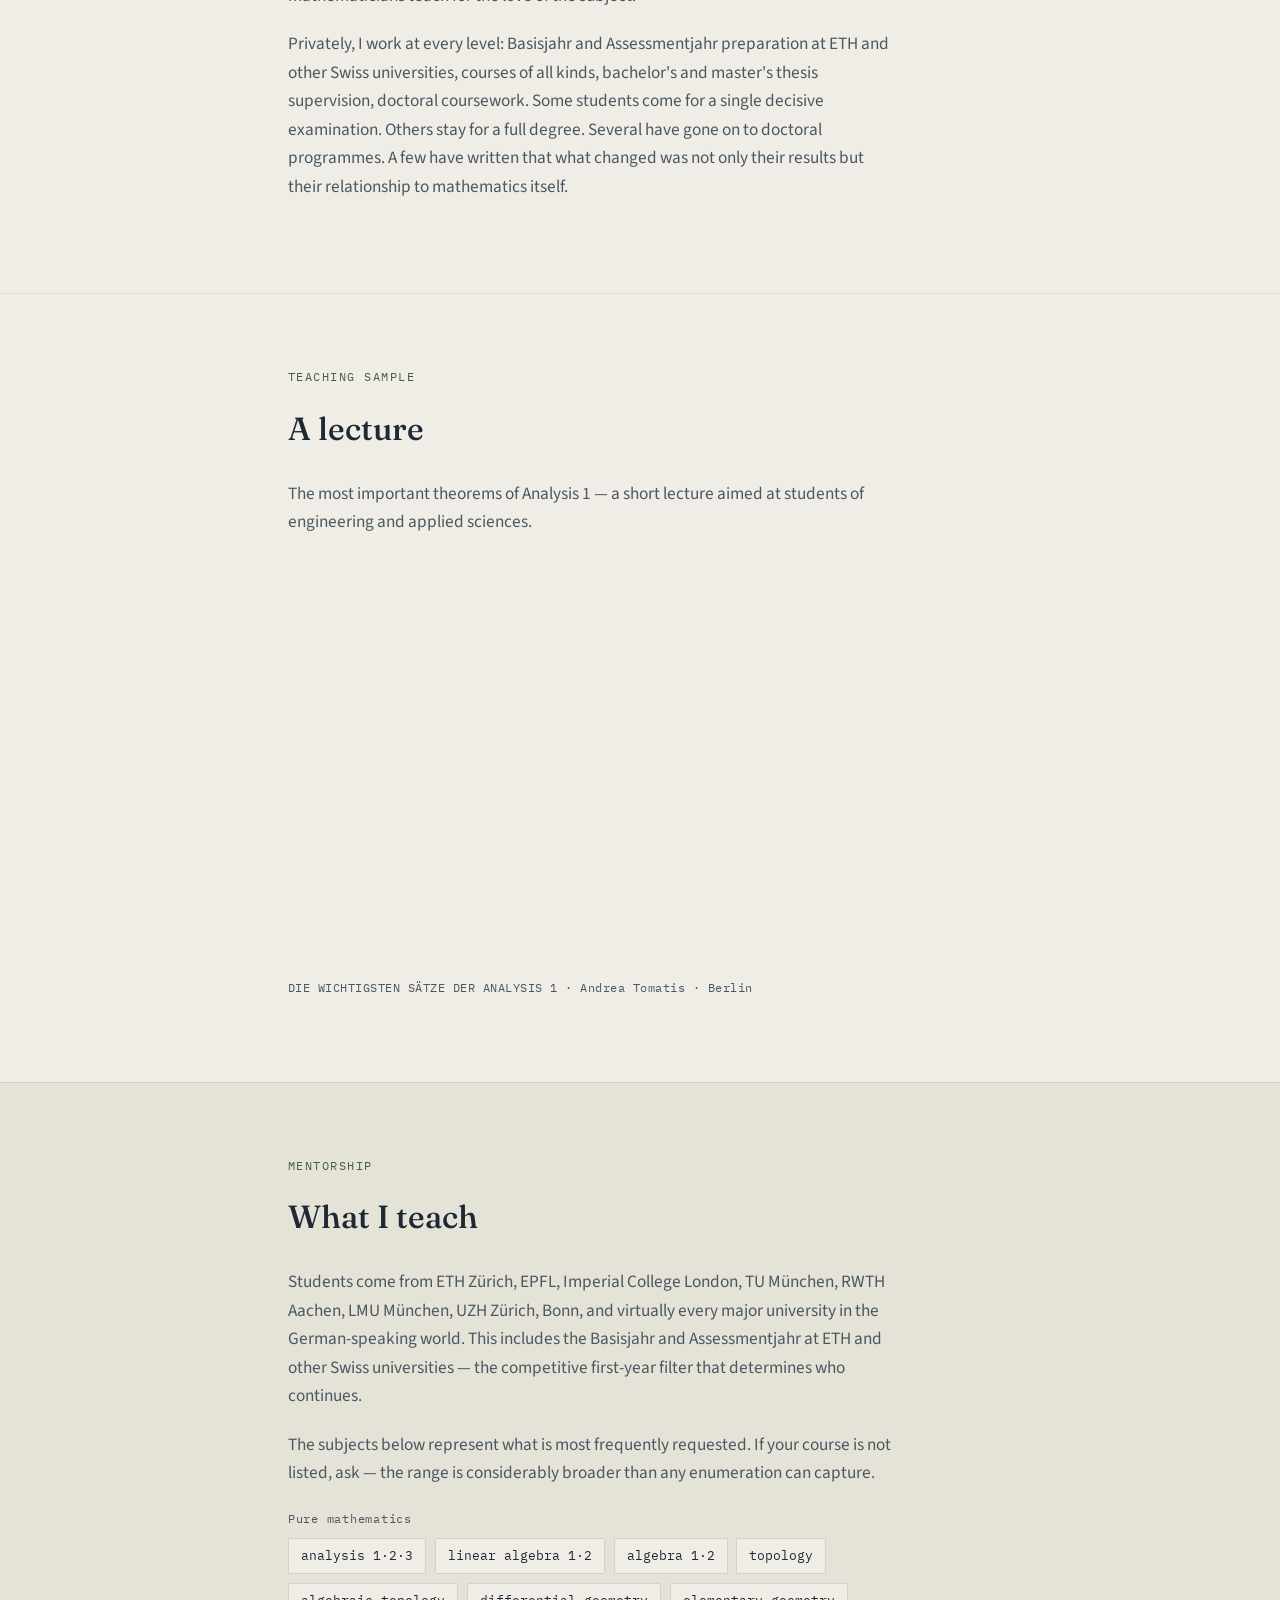
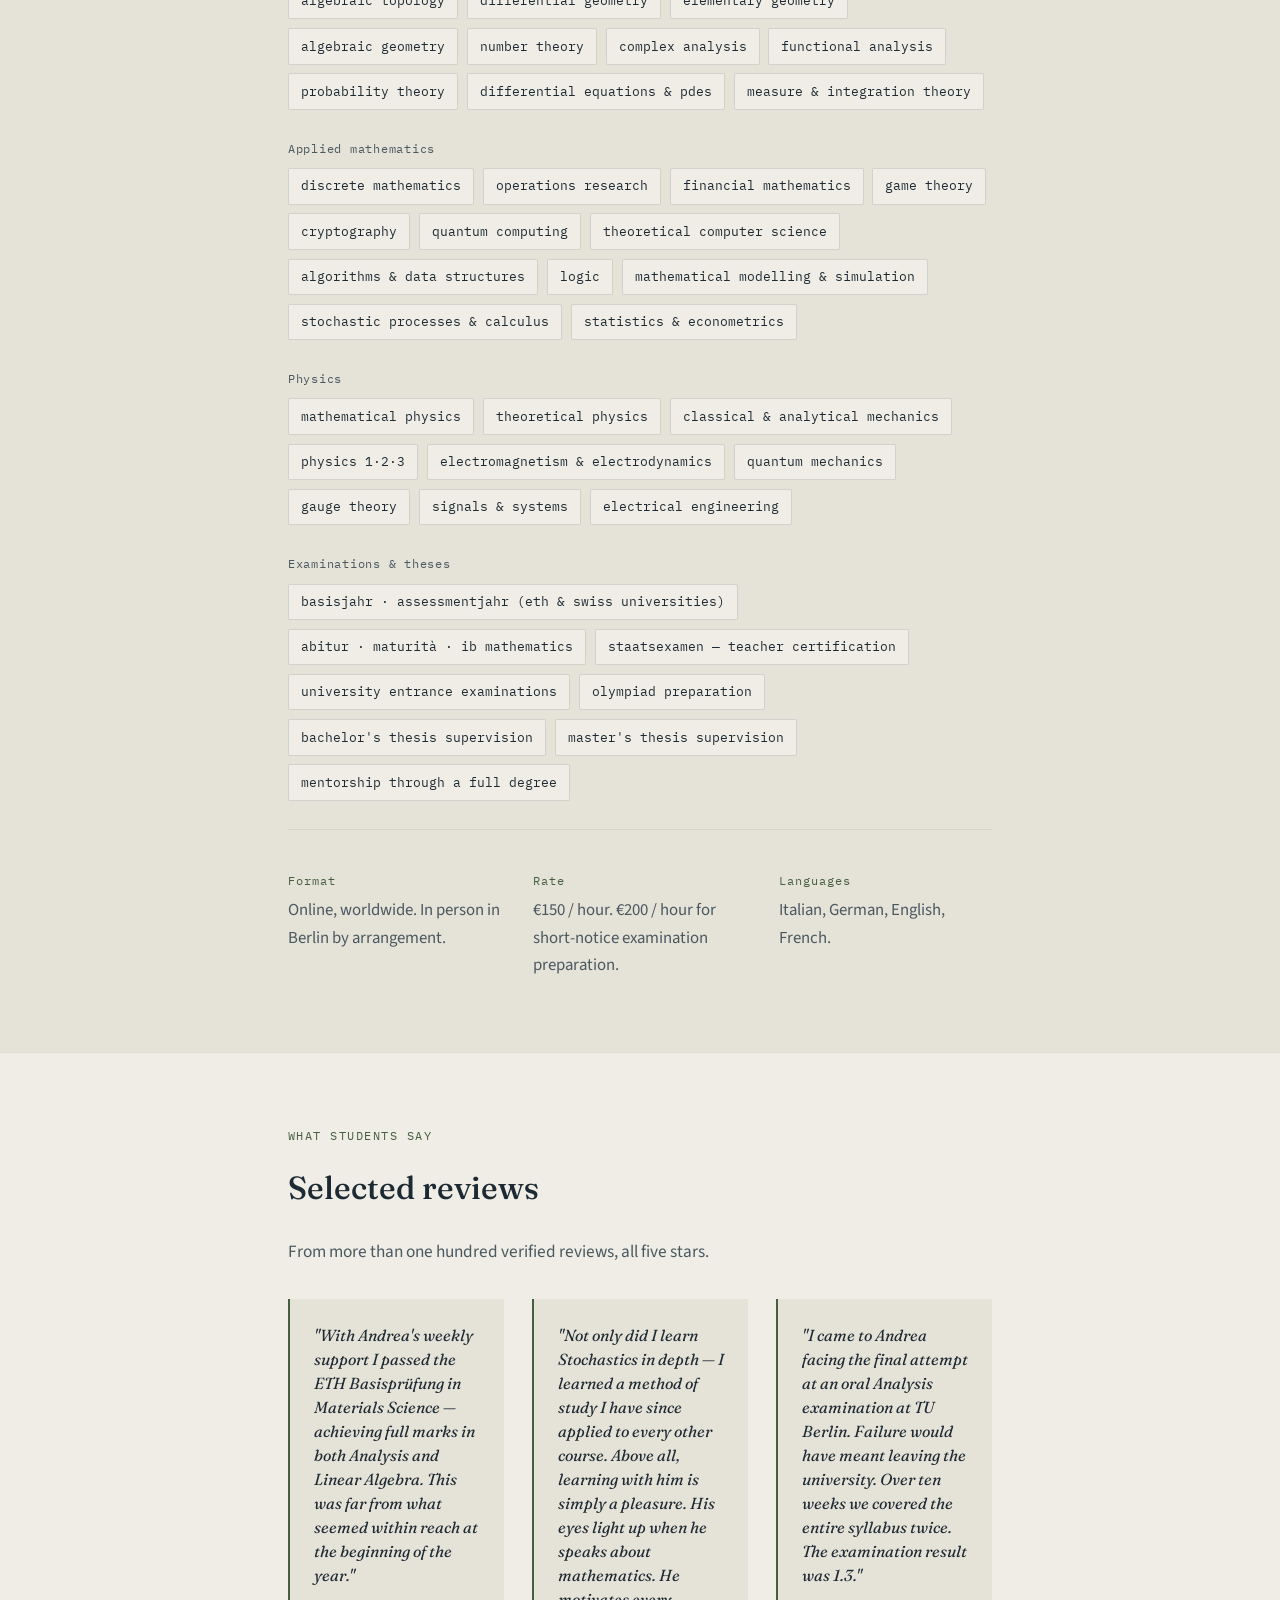
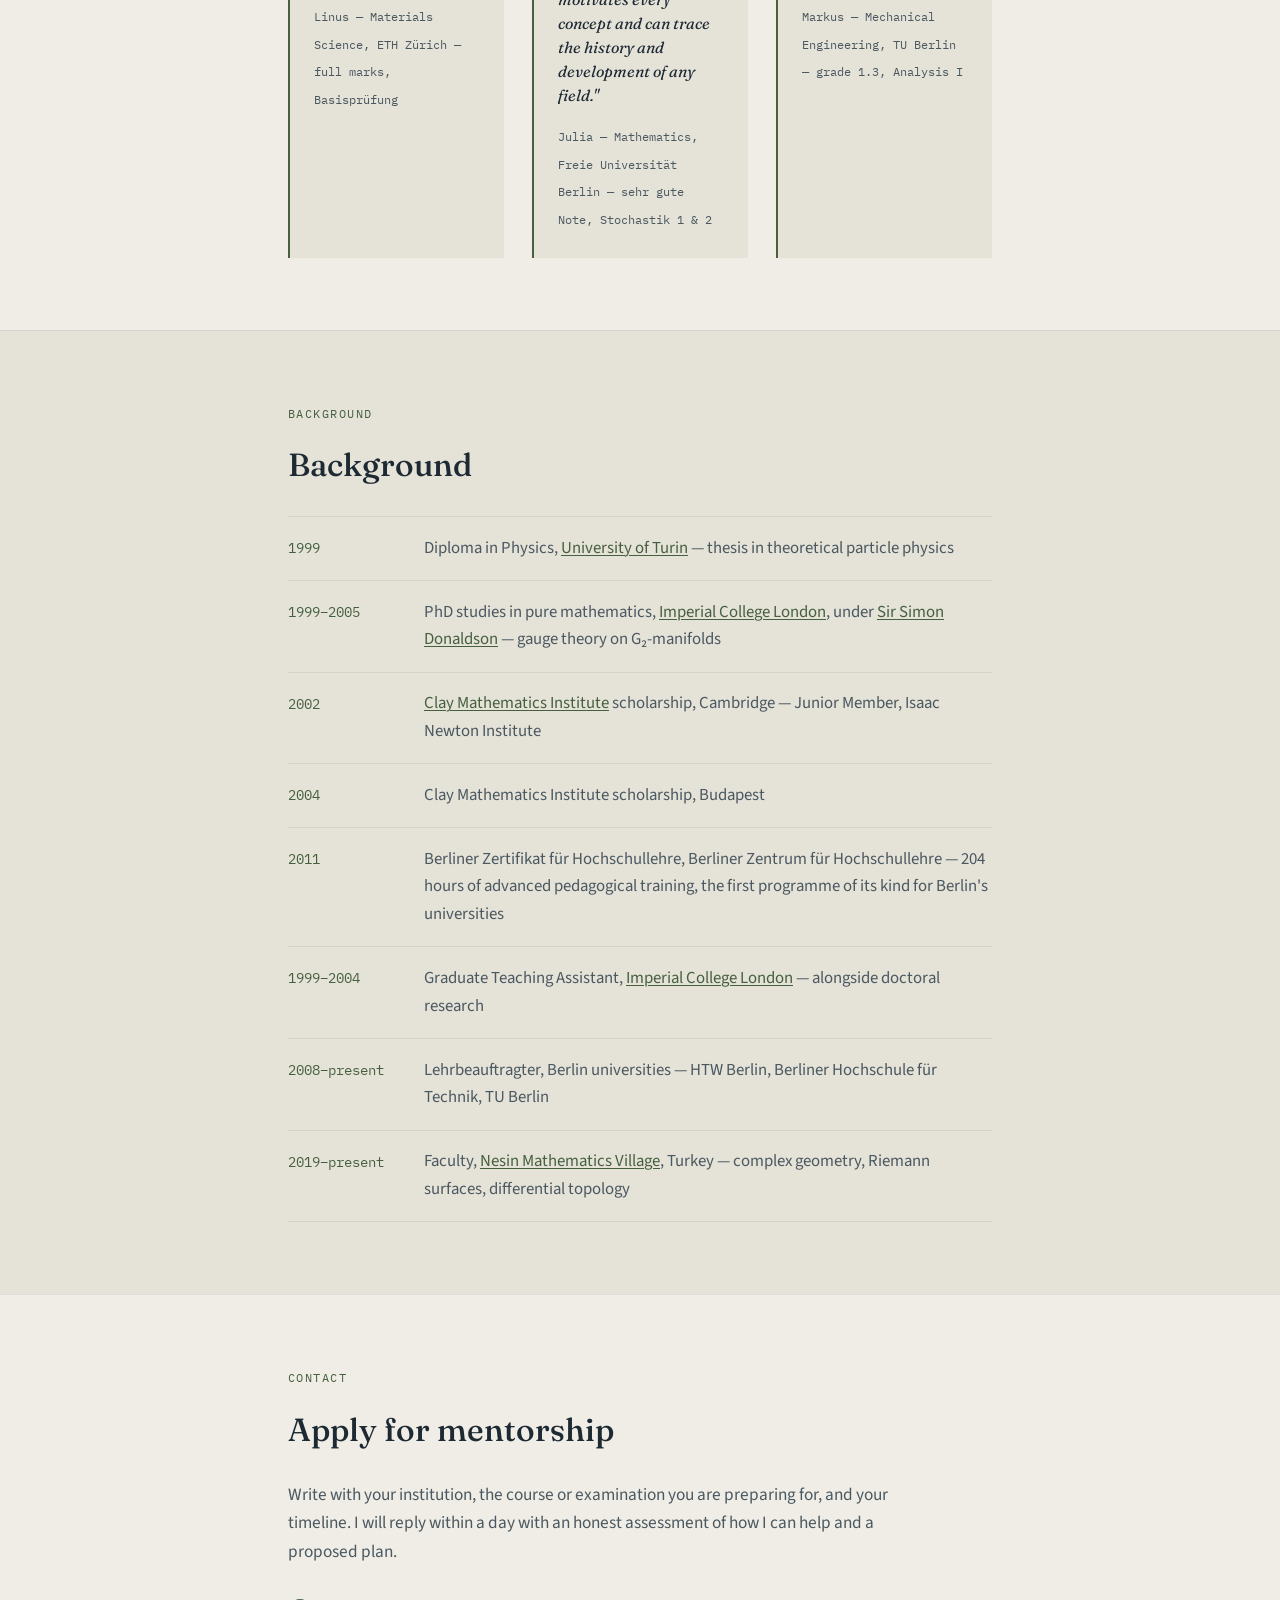
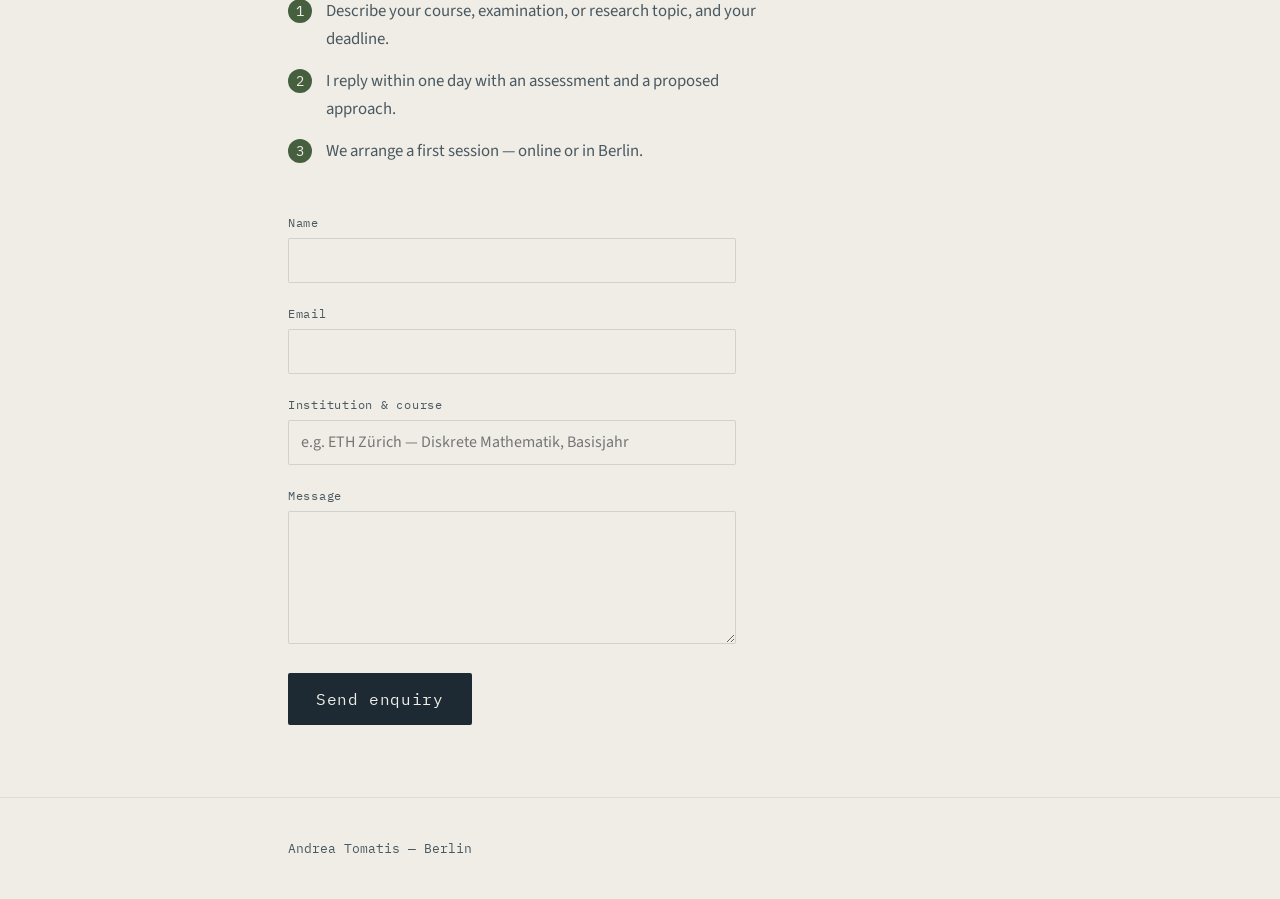
==== commit 116cd06d: "Add files via upload" ====
--- a/index.html
+++ b/index.html
@@ -62,7 +62,7 @@
     <p class="lang-switch"><a class="active" href="index.html">EN</a> · <a href="de.html">DE</a></p>
     <p class="eyebrow">MATHEMATICS — BERLIN</p>
     <h1>Andrea Tomatis</h1>
-    <p class="hero-sub">Mathematician and university lecturer in Berlin for over twenty years. PhD studies in gauge theory on G₂-manifolds under <a href="https://en.wikipedia.org/wiki/Simon_Donaldson">Sir Simon Donaldson</a> at <a href="https://en.wikipedia.org/wiki/Imperial_College_London">Imperial College London</a>. Private mentorship for students at ETH, EPFL, Imperial, TUM, Bonn, and universities across Europe — from the Basisjahr through doctoral coursework.</p>
+    <p class="hero-sub">Mathematician and university lecturer — teaching at university level since 1999, in Berlin since 2008. PhD studies at <a href="https://en.wikipedia.org/wiki/Imperial_College_London">Imperial College London</a> under <a href="https://en.wikipedia.org/wiki/Simon_Donaldson">Sir Simon Donaldson</a> — Fields Medal, 1986, the highest honour in mathematics — in gauge theory on G₂-manifolds. Private mentorship for students at ETH, EPFL, Imperial, TUM, Bonn, and universities across Europe, from the Basisjahr through doctoral coursework.</p>
     <ul class="stat-row">
       <li><span class="stat-num">80+</span> university courses taught</li>
       <li><span class="stat-num">30</span> years of private mentorship</li>
@@ -79,9 +79,11 @@
     <div class="wrap">
       <p class="eyebrow">ABOUT</p>
       <h2>About</h2>
-      <p class="lede">I am a mathematician. My doctoral research, under <a href="https://en.wikipedia.org/wiki/Simon_Donaldson">Sir Simon Donaldson</a> at Imperial College London, was in gauge theory on G₂-manifolds — a domain at the intersection of differential topology, differential geometry, and mathematical physics. Before that, a Diploma in Physics from the University of Turin, with a thesis in theoretical particle physics.</p>
-      <p class="lede">I have held more than eighty university courses across HTW Berlin, Berliner Hochschule für Technik, and TU Berlin, spanning the full range of pure and applied mathematics, physics, and computer science. Since 2019 I teach annually at the <a href="https://www.nesinkoyleri.org/en/">Nesin Mathematics Village</a> in Turkey, a residential school for advanced mathematics.</p>
-      <p class="lede">What I offer privately is not remedial instruction but sustained intellectual engagement: the kind of teaching that changes how a student thinks — about proof, about abstraction, about the connections between fields — not just whether they pass the next examination. Many students work with me for the duration of a degree. Others come for a single decisive preparation. I have supervised bachelor's and master's theses in subjects from algebraic geometry to stochastic calculus.</p>
+      <p class="lede">For thirty years, across a thousand students, the pattern I encounter most often is this: the difficulty is not that the mathematics is too hard. It is that the student has never been given the angle from which it becomes clear.</p>
+      <p class="lede">Every major subject in undergraduate mathematics has a natural geometry, a historical origin, a set of insights that make the formalism feel inevitable rather than arbitrary. Most courses — given to hundreds of students at once — cannot provide these. Most tutors do not have the background to provide them. This is the space I work in.</p>
+      <p class="lede">My own formation: six years of doctoral research at Imperial College London under <a href="https://en.wikipedia.org/wiki/Simon_Donaldson">Sir Simon Donaldson</a> — Fields Medal, 1986, the highest award in mathematics — in gauge theory on G₂-manifolds. Working at that level produces a particular way of seeing: attentive to structure, to the connections between fields, to the question of why a theorem is true rather than merely that it is. A Diploma in Physics from the University of Turin brings a second discipline: the physicist's impatience with formalism divorced from meaning, and the habit of asking what the mathematics is actually describing.</p>
+      <p class="lede">I began university teaching in 1999 as a Graduate Teaching Assistant at Imperial College London, and have held more than eighty courses since — across HTW Berlin, Berliner Hochschule für Technik, and TU Berlin, spanning the full range of pure and applied mathematics, physics, and computer science. Each year since 2019 I return to the <a href="https://www.nesinkoyleri.org/en/">Nesin Mathematics Village</a> in Turkey, a residential school where mathematicians teach for the love of the subject.</p>
+      <p class="lede">Privately, I work at every level: Basisjahr and Assessmentjahr preparation at ETH and other Swiss universities, courses of all kinds, bachelor's and master's thesis supervision, doctoral coursework. Some students come for a single decisive examination. Others stay for a full degree. Several have gone on to doctoral programmes. A few have written that what changed was not only their results but their relationship to mathematics itself.</p>
     </div>
   </section>
 
@@ -205,15 +207,15 @@
       <div class="testimonial-grid">
         <blockquote class="testimonial">
           <p>"With Andrea's weekly support I passed the ETH Basisprüfung in Materials Science — achieving full marks in both Analysis and Linear Algebra. This was far from what seemed within reach at the beginning of the year."</p>
-          <cite>Linus — Materials Science, ETH Zürich (Basisprüfung)</cite>
+          <cite>Linus — Materials Science, ETH Zürich — full marks, Basisprüfung</cite>
         </blockquote>
         <blockquote class="testimonial">
           <p>"Not only did I learn Stochastics in depth — I learned a method of study I have since applied to every other course. Above all, learning with him is simply a pleasure. His eyes light up when he speaks about mathematics. He motivates every concept and can trace the history and development of any field."</p>
-          <cite>Julia — Mathematics, Freie Universität Berlin (Stochastik 1 &amp; 2, sehr gute Note)</cite>
+          <cite>Julia — Mathematics, Freie Universität Berlin — sehr gute Note, Stochastik 1 &amp; 2</cite>
         </blockquote>
         <blockquote class="testimonial">
           <p>"I came to Andrea facing the final attempt at an oral Analysis examination at TU Berlin. Failure would have meant leaving the university. Over ten weeks we covered the entire syllabus twice. The examination result was 1.3."</p>
-          <cite>Markus — Mechanical Engineering, TU Berlin (Analysis I, Note 1,3)</cite>
+          <cite>Markus — Mechanical Engineering, TU Berlin — grade 1.3, Analysis I</cite>
         </blockquote>
       </div>
     </div>
@@ -243,6 +245,10 @@
         <li>
           <span class="year">2011</span>
           <span class="event">Berliner Zertifikat für Hochschullehre, Berliner Zentrum für Hochschullehre — 204 hours of advanced pedagogical training, the first programme of its kind for Berlin's universities</span>
+        </li>
+        <li>
+          <span class="year">1999–2004</span>
+          <span class="event">Graduate Teaching Assistant, <a href="https://en.wikipedia.org/wiki/Imperial_College_London">Imperial College London</a> — alongside doctoral research</span>
         </li>
         <li>
           <span class="year">2008–present</span>
